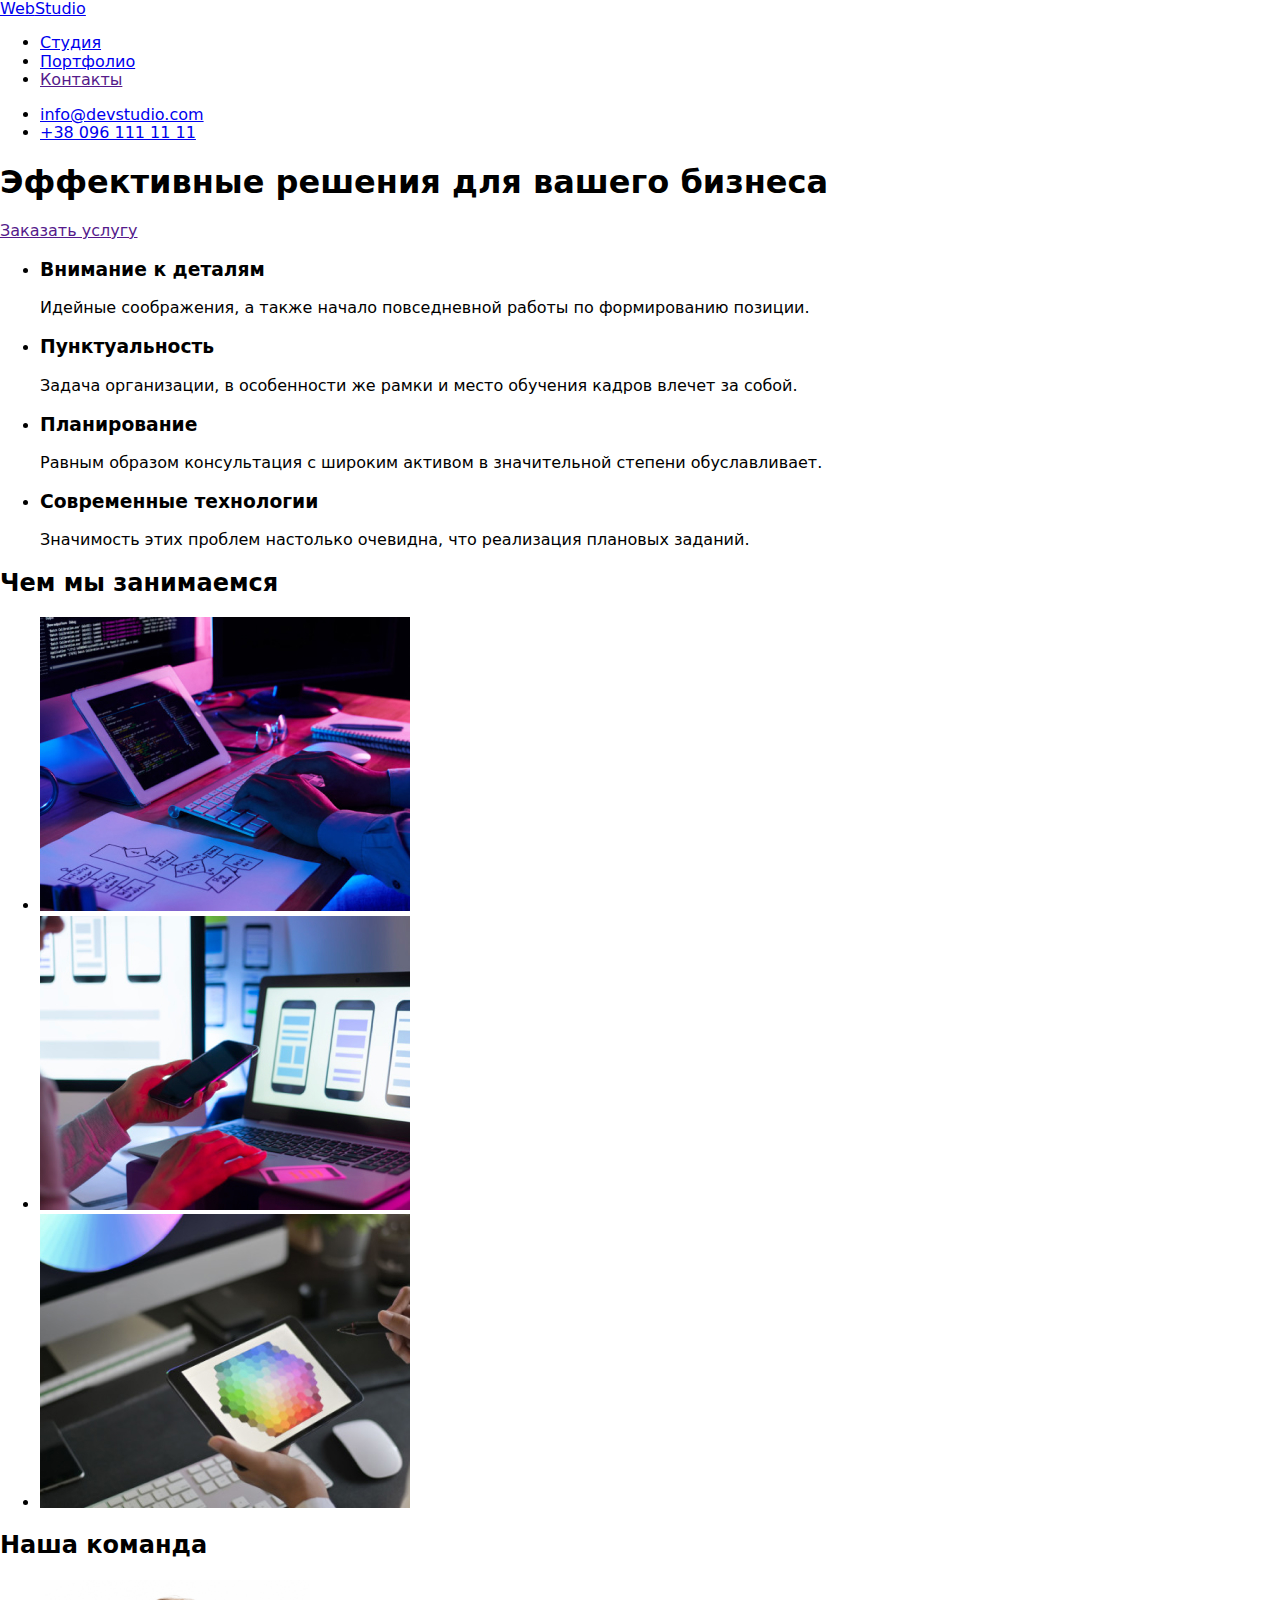
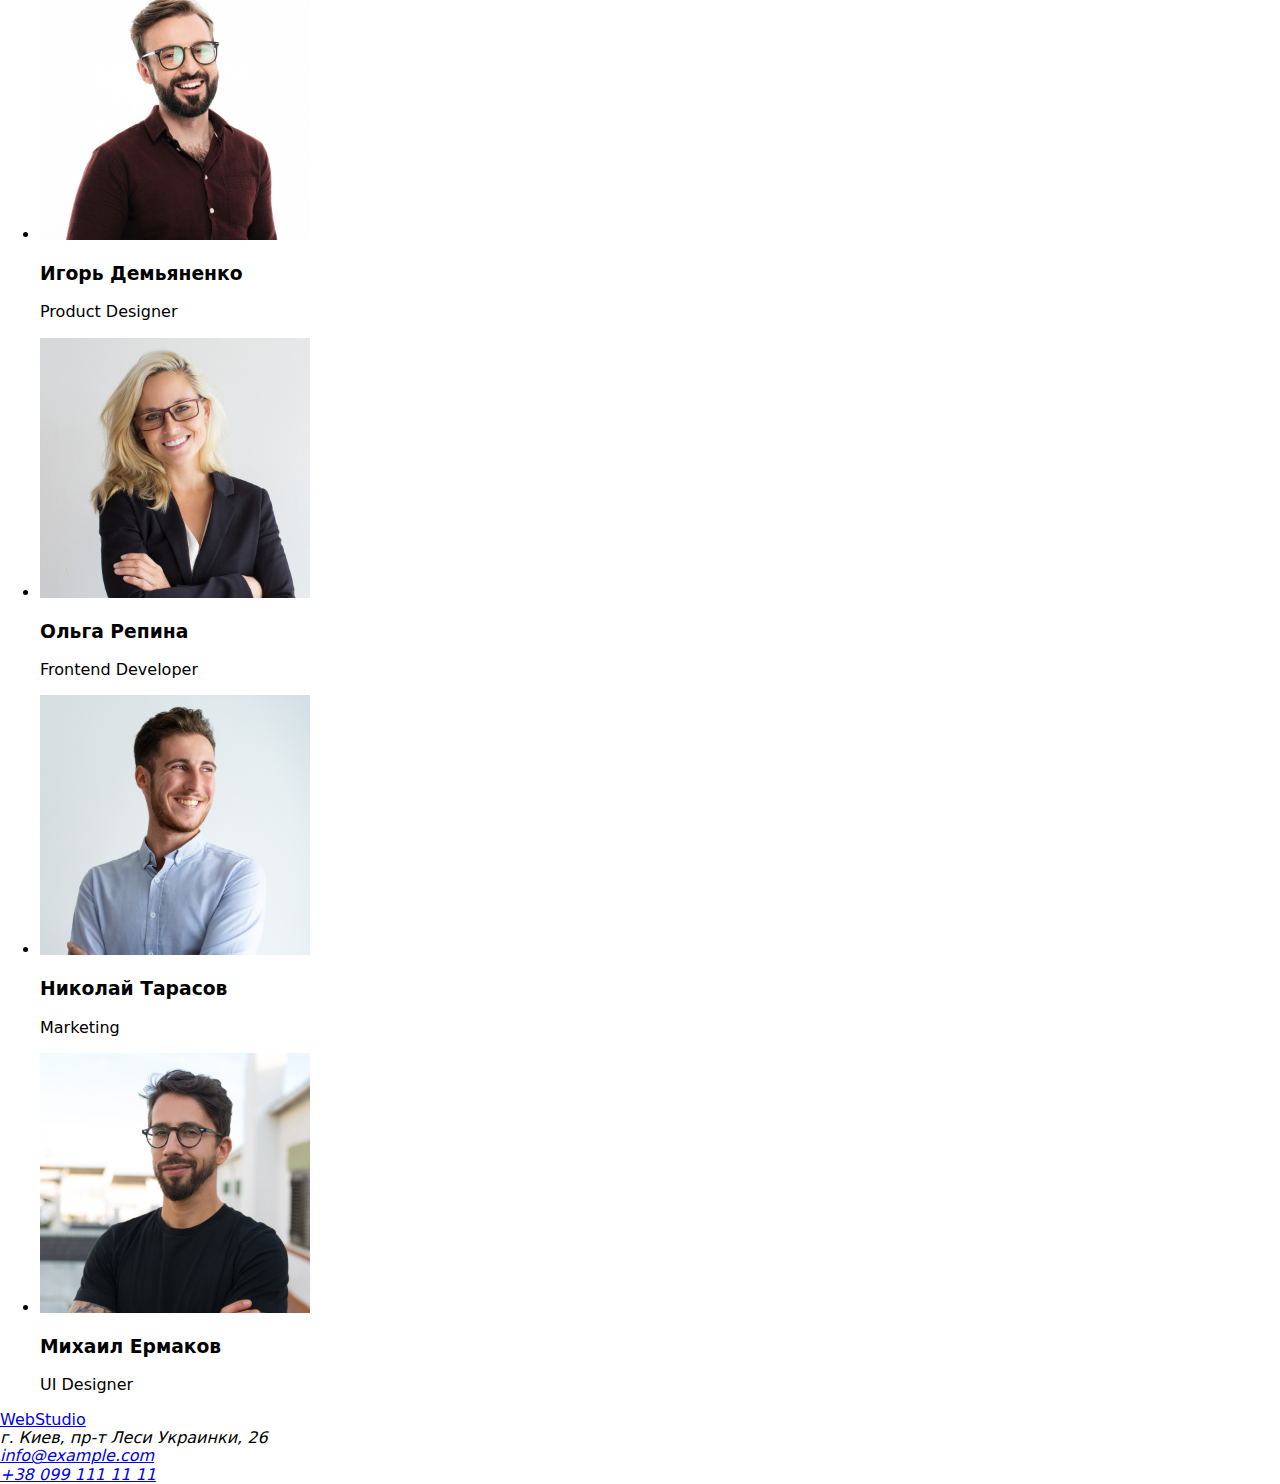
==== index.html @ 15cdb3bb "переносить все данные в новый репозиторий" ====
<!DOCTYPE html>
<html lang="ru">
  <head>
    <meta charset="UTF-8" />
    <meta name="viewport" content="width=device-width, initial-scale=1.0" />
    <title>Студия</title>
    <link
      href="https://fonts.googleapis.com/css2?family=Raleway:wght@700&family=Roboto:wght@400;500;700&display=swap"
      rel="stylesheet"
    />
    <link rel="stylesheet" href="./css/modern-normalize.css" />
    <link rel="stylesheet" href="./css/styles.css" />
  </head>

  <body>
    <!--Шапка страницы-->
    <header>
      <nav>
        <a href="./index.html" class="logo">
          <span class="blue">Web</span>Studio
        </a>

        <ul class="site-nav list">
          <li><a href="./index.html" class="link">Студия</a></li>
          <li><a href="./portfolio.html" class="link">Портфолио</a></li>
          <li><a href="" class="link">Контакты</a></li>
        </ul>
      </nav>

      <ul class="auht-nav list">
        <li>
          <a href="mailto:info@devstudio.com" class="link"
            >info@devstudio.com</a
          >
        </li>
        <li>
          <a href="tel:+38-096-111-11-11" class="link">+38 096 111 11 11</a>
        </li>
      </ul>
    </header>

    <main>
      <!--Для будущего оформления-->
      <div></div>

      <!--Герой-->
      <section class="herro">
        <h1 class="herro-title">Эффективные решения для вашего бизнеса</h1>
        <a href="" class="button link">Заказать услугу</a>
      </section>

      <section class="section">
        <!--<h2 class="section-title">Особенности</h2>-->

        <ul class="featyre list">
          <li>
            <h3 class="title">Внимание к деталям</h3>
            <p class="text">
              Идейные соображения, а также начало повседневной работы по
              формированию позиции.
            </p>
          </li>

          <li>
            <h3 class="title">Пунктуальность</h3>
            <p class="text">
              Задача организации, в особенности же рамки и место обучения кадров
              влечет за собой.
            </p>
          </li>

          <li>
            <h3 class="title">Планирование</h3>
            <p class="text">
              Равным образом консультация с широким активом в значительной
              степени обуславливает.
            </p>
          </li>

          <li>
            <h3 class="title">Современные технологии</h3>
            <p class="text">
              Значимость этих проблем настолько очевидна, что реализация
              плановых заданий.
            </p>
          </li>
        </ul>
      </section>

      <!--Чем занимается компания-->
      <section class="section">
        <h2 class="section-title">Чем мы занимаемся</h2>

        <ul class="list">
          <li>
            <a href="">
              <img
                src="./images/box1.jpg"
                alt="Разработчик пишет backend"
                width="370"
                height="294"
              />
            </a>
          </li>

          <li>
            <a href="">
              <img
                src="./images/box2.jpg"
                alt="Разработчик создает стилизацию"
                width="370"
                height="294"
              />
            </a>
          </li>

          <li>
            <a href="">
              <img
                src="./images/box3.jpg"
                alt="Выбор цвета на планшете"
                width="370"
                height="294"
              />
            </a>
          </li>
        </ul>
      </section>

      <!--Члены команды-->
      <section class="section">
        <h2 class="section-title">Наша команда</h2>

        <ul class="team list">
          <li>
            <img
              src="./images/img1.jpg"
              alt="Фотография Игоря Демьяненка"
              width="270"
              height="260"
            />
            <h3 class="name">Игорь Демьяненко</h3>
            <p class="position">Product Designer</p>
          </li>

          <li>
            <img
              src="./images/img2.jpg"
              alt="Фотография Ольги Репиной"
              width="270"
              height="260"
            />
            <h3 class="name">Ольга Репина</h3>
            <p class="position">Frontend Developer</p>
          </li>

          <li>
            <img
              src="./images/img3.jpg"
              alt="Фотография Николая Тарасова"
              width="270"
              height="260"
            />
            <h3 class="name">Николай Тарасов</h3>
            <p class="position">Marketing</p>
          </li>

          <li>
            <img
              src="./images/img4.jpg"
              alt="Фотография Михаила Ермакова"
              width="270"
              height="260"
            />
            <h3 class="name">Михаил Ермаков</h3>
            <p class="position">UI Designer</p>
          </li>
        </ul>
      </section>
    </main>

    <!--Подвал-->
    <footer class="contacts-container">
      <a href="./index.html" class="logo">
        <span class="blue">Web</span><span class="white">Studio</span>
      </a>
      <address>
        г. Киев, пр-т Леси Украинки, 26 <br />
        <a href="mailto:info@example.com" class="connection link"
          >info@example.com</a
        ><br />
        <a href="tel:+38-099-111-11-11" class="connection link"
          >+38 099 111 11 11</a
        ><br />
      </address>
    </footer>
  </body>
</html>
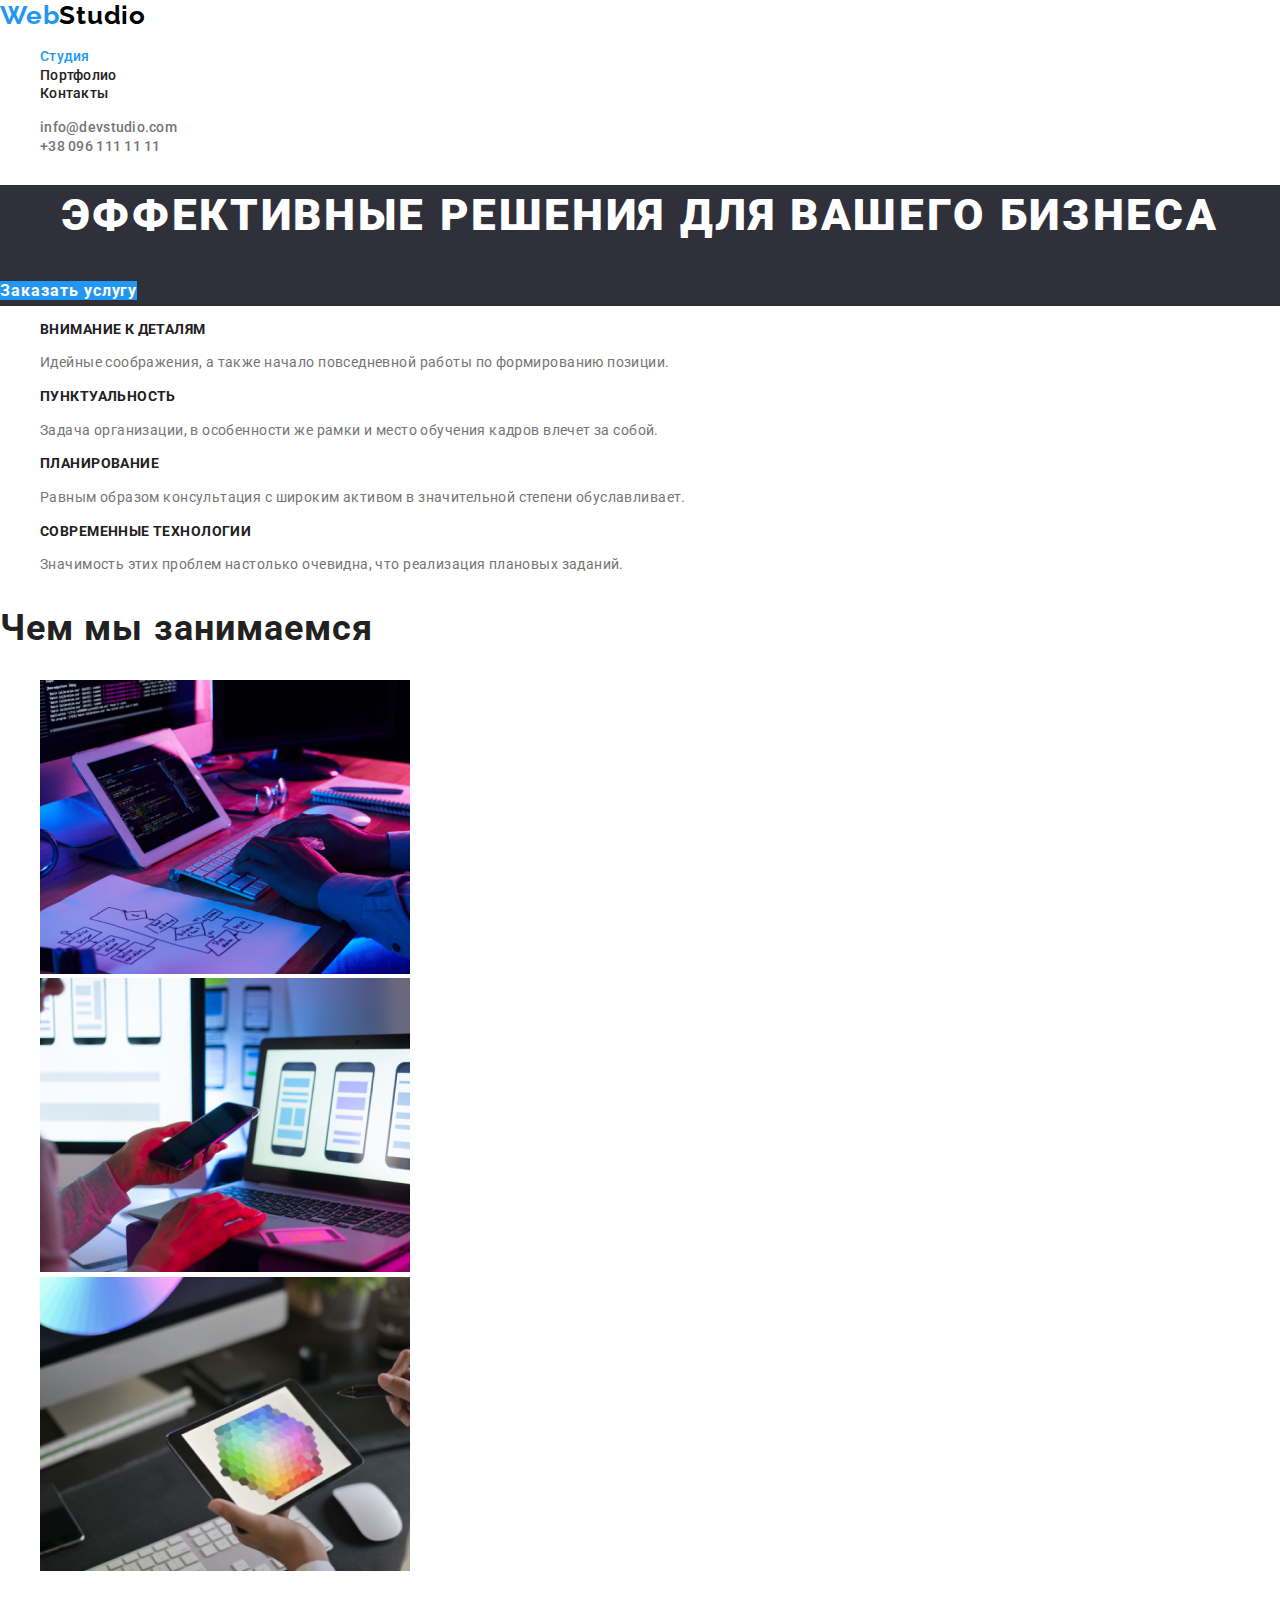
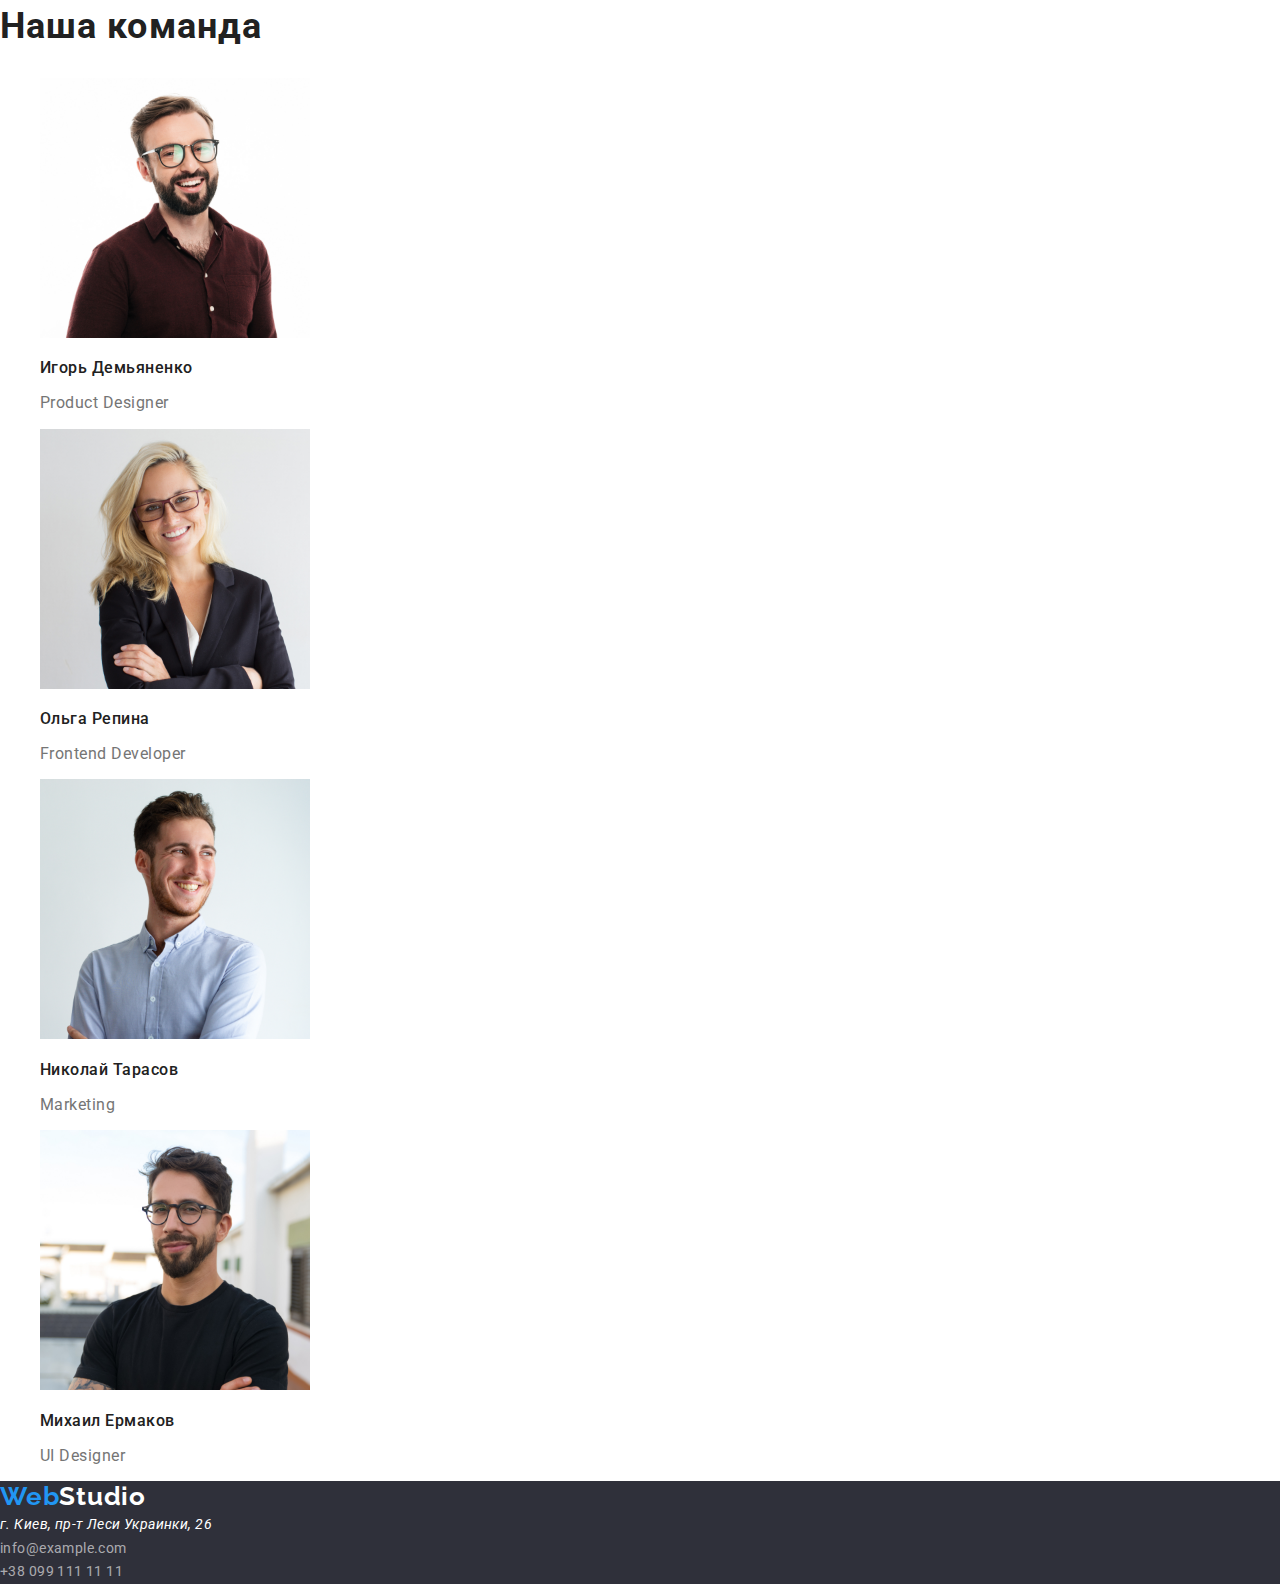
==== commit 4251bc8c: "добавляет портфолио и цвета" ====
--- a/index.html
+++ b/index.html
@@ -21,7 +21,7 @@
         </a>
 
         <ul class="site-nav list">
-          <li><a href="./index.html" class="link">Студия</a></li>
+          <li><a href="./index.html" class="link current">Студия</a></li>
           <li><a href="./portfolio.html" class="link">Портфолио</a></li>
           <li><a href="" class="link">Контакты</a></li>
         </ul>
--- a/css/styles.css
+++ b/css/styles.css
@@ -0,0 +1,193 @@
+/* Цвета текста */
+:root {
+  --blue: #2196f3;
+  --black-one: #000000;
+  --black-two: #212121;
+  --gray-one: #757575;
+  --gray-two: rgba(255, 255, 255, 0.6);
+  --white: #ffffff;
+  --herro-background: #2f303a;
+  --portfolio-button-background: #f5f4fa;
+}
+
+body {
+  font-family: 'Roboto', sans-serif;
+  background-color: var(--white);
+  color: var(--black-two);
+}
+
+/* logo */
+.logo {
+  font-family: 'Raleway', sans-serif;
+  font-weight: 700;
+  color: var(--black-one);
+  text-decoration: none;
+
+  font-size: 26px;
+  line-height: 1.2;
+  letter-spacing: 0.03em;
+}
+
+.logo .blue {
+  color: var(--blue);
+}
+
+.logo .white {
+  color: var(--white);
+}
+
+.list {
+  list-style: none;
+}
+
+.link {
+  text-decoration: none;
+}
+
+/* site-nav */
+.site-nav .link {
+  font-weight: 500;
+  color: var(--black-two);
+  font-size: 14px;
+  line-height: 1.1;
+  letter-spacing: 0.02em;
+}
+
+.site-nav .link.current {
+  color: var(--blue);
+}
+
+.site-nav .link:hover,
+.site-nav .link:focus {
+  color: var(--blue);
+}
+
+/* auht-nav */
+.auht-nav .link {
+  font-weight: 500;
+  color: var(--gray-one);
+  font-size: 14px;
+  line-height: 1.1;
+  letter-spacing: 0.02em;
+}
+
+.auht-nav .link:hover,
+.auht-nav .link:focus {
+  color: var(--blue);
+}
+
+/* herro */
+
+.herro {
+  background-color: var(--herro-background);
+}
+
+.herro-title {
+  font-weight: 900;
+  color: var(--white);
+  text-transform: uppercase;
+  font-size: 44px;
+  line-height: 1.4;
+  letter-spacing: 0.06em;
+  text-align: center;
+}
+
+/* button */
+.button {
+  font-weight: 700;
+  background-color: var(--blue);
+  color: var(--white);
+  font-size: 16px;
+  line-height: 1.9;
+  letter-spacing: 0.06em;
+}
+
+/* section */
+.section-title {
+  font-weight: 700;
+  font-size: 36px;
+  line-height: 1.2;
+  letter-spacing: 0.03em;
+}
+
+/* featyre */
+.featyre .title {
+  font-weight: 700;
+  text-transform: uppercase;
+  font-size: 14px;
+  line-height: 1.1;
+  letter-spacing: 0.03em;
+}
+
+.featyre .text {
+  font-weight: 400;
+  color: var(--gray-one);
+  font-size: 14px;
+  line-height: 1.7;
+  letter-spacing: 0.03em;
+}
+
+/* team */
+.team .name {
+  font-weight: 500;
+  font-size: 16px;
+  line-height: 1.2;
+  letter-spacing: 0.03em;
+}
+
+.team .position {
+  font-weight: 400;
+  color: var(--gray-one);
+  font-size: 16px;
+  line-height: 1.2;
+  letter-spacing: 0.03em;
+}
+/* address */
+.contacts-container {
+  background-color: var(--herro-background);
+  color: var(--white);
+  font-weight: 400;
+  font-size: 14px;
+  line-height: 1.7;
+  letter-spacing: 0.03em;
+  font-style: normal;
+}
+
+.contacts-container .connection {
+  font-weight: 400;
+  color: var(--gray-two);
+  font-size: 14px;
+  line-height: 1.7;
+  letter-spacing: 0.03em;
+  font-style: normal;
+}
+
+/*portfolio.html*/
+.portfolio .button {
+  font-weight: 500;
+  background-color: var(--portfolio-button-background);
+  color: var(--black-two);
+  font-size: 16px;
+  line-height: 1.6;
+  letter-spacing: 0.03em;
+}
+.portfolio .button:hover,
+.portfolio .button:focus {
+  background-color: var(--blue);
+  color: var(--white);
+}
+
+.portfolio-title {
+  font-weight: 700;
+  font-size: 18px;
+  line-height: 2;
+  letter-spacing: 0.06em;
+}
+
+.portfolio-text {
+  color: var(--gray-one);
+  font-weight: 400;
+  font-size: 16px;
+  line-height: 1.9;
+  letter-spacing: 0.03em;
+}
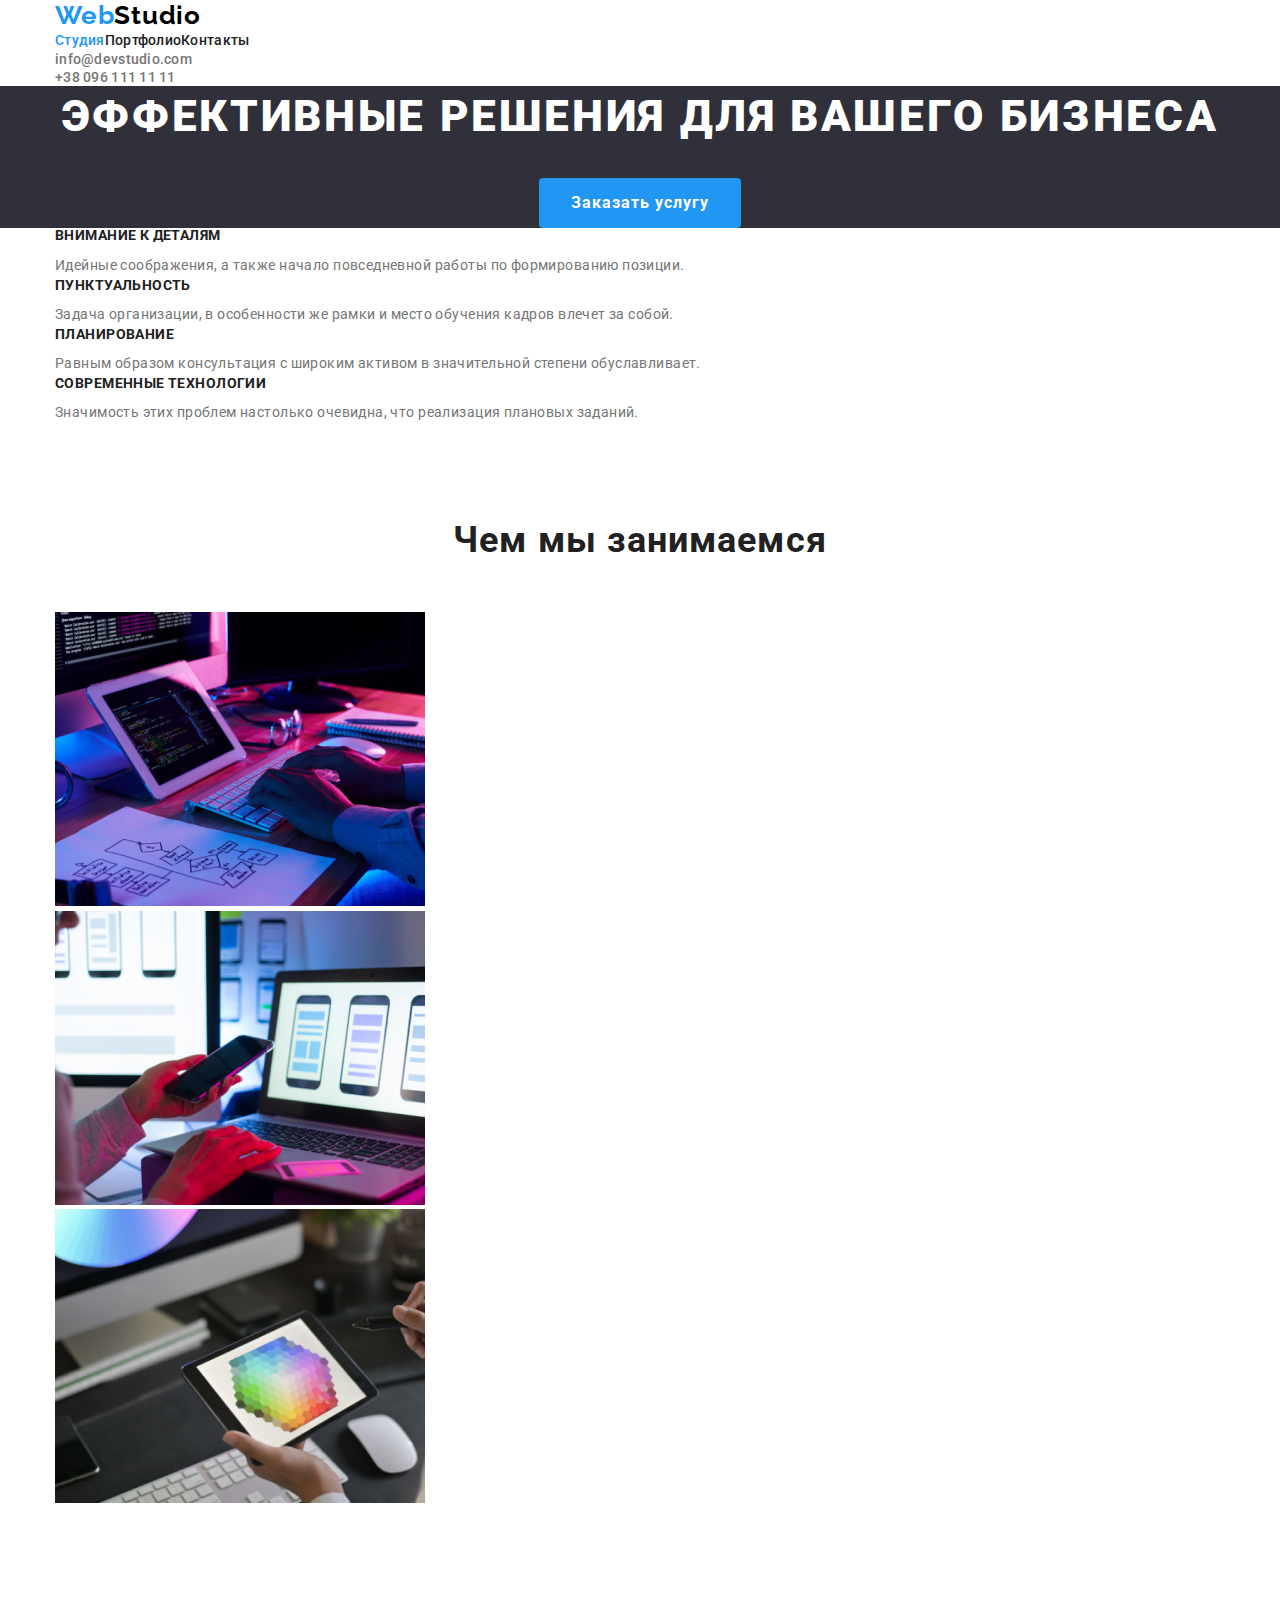
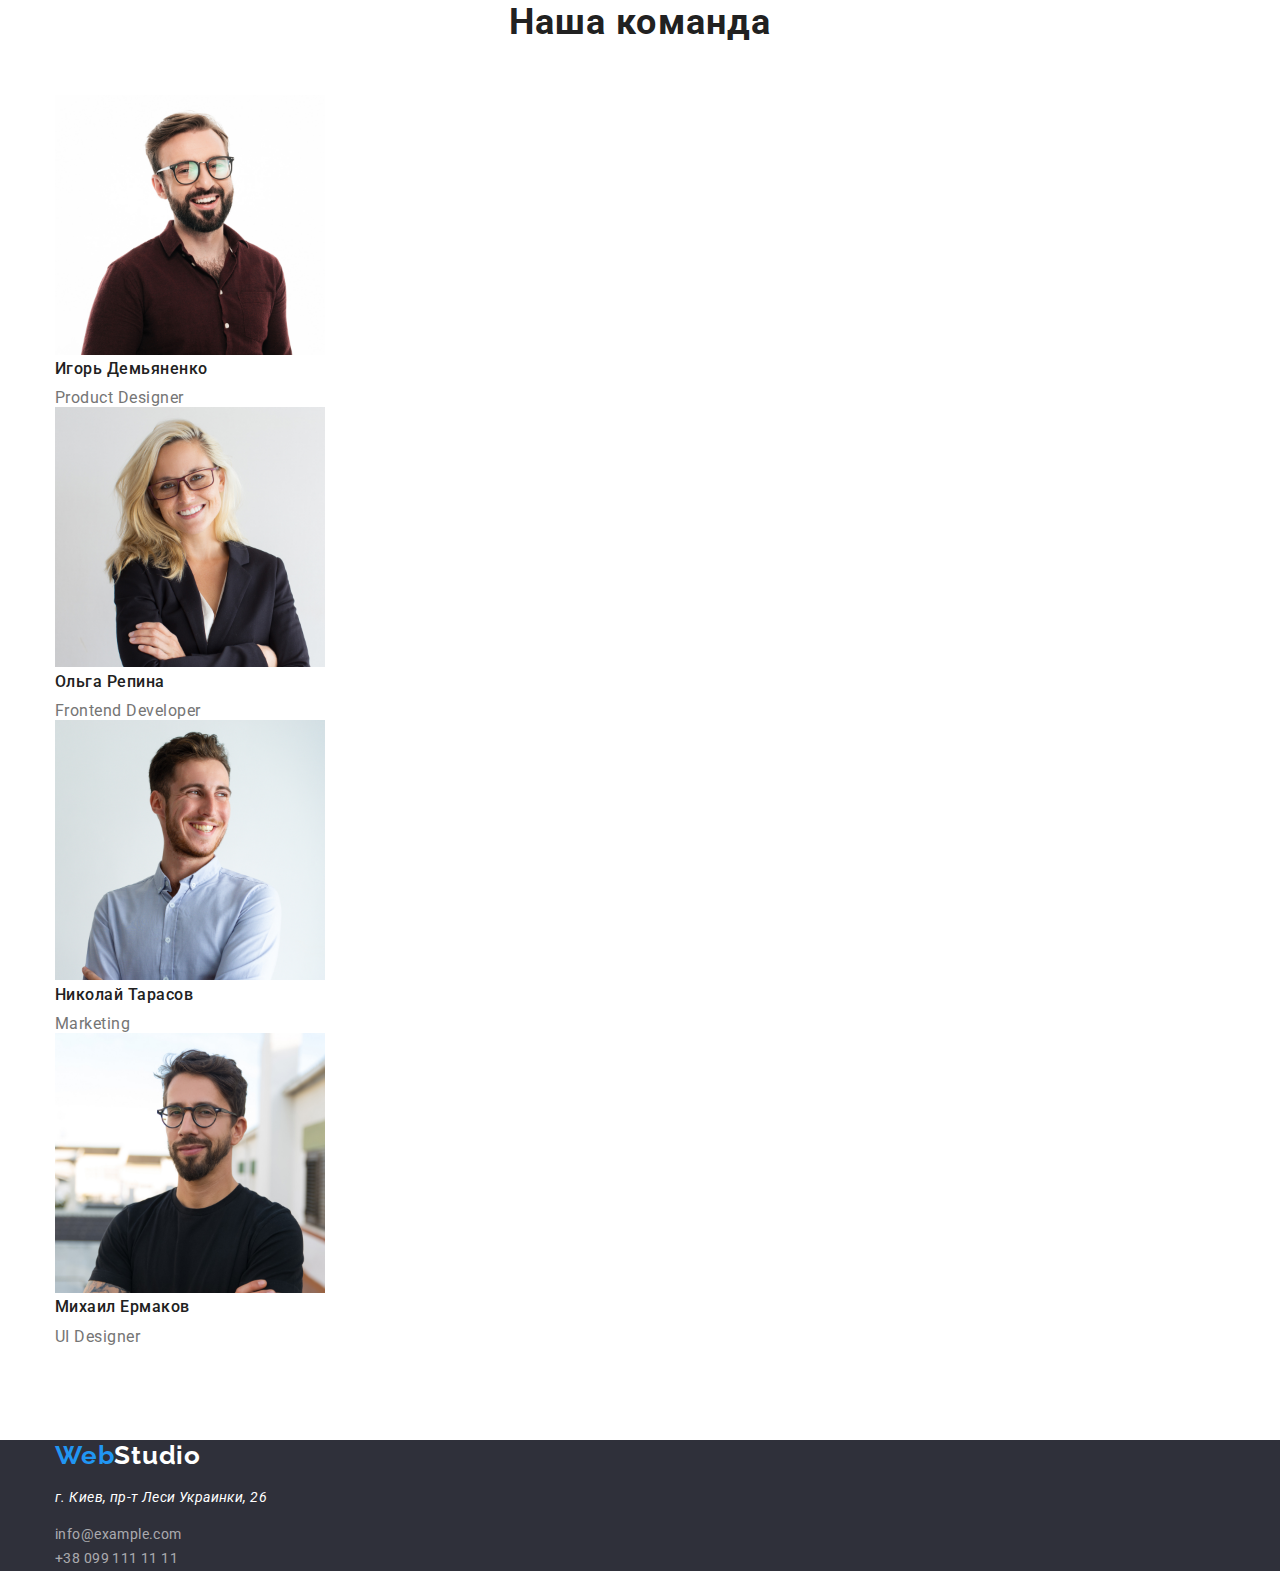
==== commit 908c5bc3: "задает контейнет и чистит лишние горизонтальные отступы в студии" ====
--- a/index.html
+++ b/index.html
@@ -15,184 +15,192 @@
   <body>
     <!--Шапка страницы-->
     <header>
-      <nav>
-        <a href="./index.html" class="logo">
-          <span class="blue">Web</span>Studio
-        </a>
-
-        <ul class="site-nav list">
-          <li><a href="./index.html" class="link current">Студия</a></li>
-          <li><a href="./portfolio.html" class="link">Портфолио</a></li>
-          <li><a href="" class="link">Контакты</a></li>
+      <div class="container">
+        <nav>
+          <a href="./index.html" class="logo">
+            <span class="blue">Web</span>Studio
+          </a>
+
+          <ul class="site-nav list">
+            <li><a href="./index.html" class="link current">Студия</a></li>
+            <li><a href="./portfolio.html" class="link">Портфолио</a></li>
+            <li><a href="" class="link">Контакты</a></li>
+          </ul>
+        </nav>
+
+        <ul class="auht-nav list">
+          <li>
+            <a href="mailto:info@devstudio.com" class="link"
+              >info@devstudio.com</a
+            >
+          </li>
+          <li>
+            <a href="tel:+38-096-111-11-11" class="link">+38 096 111 11 11</a>
+          </li>
         </ul>
-      </nav>
-
-      <ul class="auht-nav list">
-        <li>
-          <a href="mailto:info@devstudio.com" class="link"
-            >info@devstudio.com</a
-          >
-        </li>
-        <li>
-          <a href="tel:+38-096-111-11-11" class="link">+38 096 111 11 11</a>
-        </li>
-      </ul>
+      </div>
     </header>
 
     <main>
-      <!--Для будущего оформления-->
-      <div></div>
-
       <!--Герой-->
       <section class="herro">
-        <h1 class="herro-title">Эффективные решения для вашего бизнеса</h1>
-        <a href="" class="button link">Заказать услугу</a>
+        <div class="container">
+          <h1 class="herro-title">Эффективные решения для вашего бизнеса</h1>
+          <a href="" class="button link">Заказать услугу</a>
+        </div>
       </section>
 
       <section class="section">
         <!--<h2 class="section-title">Особенности</h2>-->
-
-        <ul class="featyre list">
-          <li>
-            <h3 class="title">Внимание к деталям</h3>
-            <p class="text">
-              Идейные соображения, а также начало повседневной работы по
-              формированию позиции.
-            </p>
-          </li>
-
-          <li>
-            <h3 class="title">Пунктуальность</h3>
-            <p class="text">
-              Задача организации, в особенности же рамки и место обучения кадров
-              влечет за собой.
-            </p>
-          </li>
-
-          <li>
-            <h3 class="title">Планирование</h3>
-            <p class="text">
-              Равным образом консультация с широким активом в значительной
-              степени обуславливает.
-            </p>
-          </li>
-
-          <li>
-            <h3 class="title">Современные технологии</h3>
-            <p class="text">
-              Значимость этих проблем настолько очевидна, что реализация
-              плановых заданий.
-            </p>
-          </li>
-        </ul>
+        <div class="container">
+          <ul class="featyre list">
+            <li>
+              <h3 class="title">Внимание к деталям</h3>
+              <p class="text">
+                Идейные соображения, а также начало повседневной работы по
+                формированию позиции.
+              </p>
+            </li>
+
+            <li>
+              <h3 class="title">Пунктуальность</h3>
+              <p class="text">
+                Задача организации, в особенности же рамки и место обучения
+                кадров влечет за собой.
+              </p>
+            </li>
+
+            <li>
+              <h3 class="title">Планирование</h3>
+              <p class="text">
+                Равным образом консультация с широким активом в значительной
+                степени обуславливает.
+              </p>
+            </li>
+
+            <li>
+              <h3 class="title">Современные технологии</h3>
+              <p class="text">
+                Значимость этих проблем настолько очевидна, что реализация
+                плановых заданий.
+              </p>
+            </li>
+          </ul>
+        </div>
       </section>
 
       <!--Чем занимается компания-->
       <section class="section">
-        <h2 class="section-title">Чем мы занимаемся</h2>
-
-        <ul class="list">
-          <li>
-            <a href="">
-              <img
-                src="./images/box1.jpg"
-                alt="Разработчик пишет backend"
-                width="370"
-                height="294"
-              />
-            </a>
-          </li>
-
-          <li>
-            <a href="">
-              <img
-                src="./images/box2.jpg"
-                alt="Разработчик создает стилизацию"
-                width="370"
-                height="294"
-              />
-            </a>
-          </li>
-
-          <li>
-            <a href="">
-              <img
-                src="./images/box3.jpg"
-                alt="Выбор цвета на планшете"
-                width="370"
-                height="294"
-              />
-            </a>
-          </li>
-        </ul>
+        <div class="container">
+          <h2 class="section-title centered">Чем мы занимаемся</h2>
+
+          <ul class="list">
+            <li>
+              <a href="">
+                <img
+                  src="./images/box1.jpg"
+                  alt="Разработчик пишет backend"
+                  width="370"
+                  height="294"
+                />
+              </a>
+            </li>
+
+            <li>
+              <a href="">
+                <img
+                  src="./images/box2.jpg"
+                  alt="Разработчик создает стилизацию"
+                  width="370"
+                  height="294"
+                />
+              </a>
+            </li>
+
+            <li>
+              <a href="">
+                <img
+                  src="./images/box3.jpg"
+                  alt="Выбор цвета на планшете"
+                  width="370"
+                  height="294"
+                />
+              </a>
+            </li>
+          </ul>
+        </div>
       </section>
 
       <!--Члены команды-->
       <section class="section">
-        <h2 class="section-title">Наша команда</h2>
-
-        <ul class="team list">
-          <li>
-            <img
-              src="./images/img1.jpg"
-              alt="Фотография Игоря Демьяненка"
-              width="270"
-              height="260"
-            />
-            <h3 class="name">Игорь Демьяненко</h3>
-            <p class="position">Product Designer</p>
-          </li>
-
-          <li>
-            <img
-              src="./images/img2.jpg"
-              alt="Фотография Ольги Репиной"
-              width="270"
-              height="260"
-            />
-            <h3 class="name">Ольга Репина</h3>
-            <p class="position">Frontend Developer</p>
-          </li>
-
-          <li>
-            <img
-              src="./images/img3.jpg"
-              alt="Фотография Николая Тарасова"
-              width="270"
-              height="260"
-            />
-            <h3 class="name">Николай Тарасов</h3>
-            <p class="position">Marketing</p>
-          </li>
-
-          <li>
-            <img
-              src="./images/img4.jpg"
-              alt="Фотография Михаила Ермакова"
-              width="270"
-              height="260"
-            />
-            <h3 class="name">Михаил Ермаков</h3>
-            <p class="position">UI Designer</p>
-          </li>
-        </ul>
+        <div class="container">
+          <h2 class="section-title centered">Наша команда</h2>
+
+          <ul class="team list">
+            <li>
+              <img
+                src="./images/img1.jpg"
+                alt="Фотография Игоря Демьяненка"
+                width="270"
+                height="260"
+              />
+              <h3 class="name">Игорь Демьяненко</h3>
+              <p class="position">Product Designer</p>
+            </li>
+
+            <li>
+              <img
+                src="./images/img2.jpg"
+                alt="Фотография Ольги Репиной"
+                width="270"
+                height="260"
+              />
+              <h3 class="name">Ольга Репина</h3>
+              <p class="position">Frontend Developer</p>
+            </li>
+
+            <li>
+              <img
+                src="./images/img3.jpg"
+                alt="Фотография Николая Тарасова"
+                width="270"
+                height="260"
+              />
+              <h3 class="name">Николай Тарасов</h3>
+              <p class="position">Marketing</p>
+            </li>
+
+            <li>
+              <img
+                src="./images/img4.jpg"
+                alt="Фотография Михаила Ермакова"
+                width="270"
+                height="260"
+              />
+              <h3 class="name">Михаил Ермаков</h3>
+              <p class="position">UI Designer</p>
+            </li>
+          </ul>
+        </div>
       </section>
     </main>
 
     <!--Подвал-->
     <footer class="contacts-container">
-      <a href="./index.html" class="logo">
-        <span class="blue">Web</span><span class="white">Studio</span>
-      </a>
-      <address>
-        г. Киев, пр-т Леси Украинки, 26 <br />
-        <a href="mailto:info@example.com" class="connection link"
-          >info@example.com</a
-        ><br />
-        <a href="tel:+38-099-111-11-11" class="connection link"
-          >+38 099 111 11 11</a
-        ><br />
-      </address>
+      <div class="container">
+        <a href="./index.html" class="logo">
+          <span class="blue">Web</span><span class="white">Studio</span>
+        </a>
+        <address>
+          <p>г. Киев, пр-т Леси Украинки, 26</p>
+          <a href="mailto:info@example.com" class="connection link"
+            >info@example.com</a
+          ><br />
+          <a href="tel:+38-099-111-11-11" class="connection link"
+            >+38 099 111 11 11</a
+          ><br />
+        </address>
+      </div>
     </footer>
   </body>
 </html>
--- a/css/styles.css
+++ b/css/styles.css
@@ -1,3 +1,12 @@
+html {
+  box-sizing: border-box;
+}
+*/ *,
+*::before,
+*::after {
+  box-sizing: inherit;
+}
+
 /* Цвета текста */
 :root {
   --blue: #2196f3;
@@ -16,6 +25,14 @@
   color: var(--black-two);
 }
 
+.container {
+  width: 1170px;
+  padding-left: 15px;
+  padding-right: 15px;
+  margin-left: auto;
+  margin-right: auto;
+}
+
 /* logo */
 .logo {
   font-family: 'Raleway', sans-serif;
@@ -37,6 +54,8 @@
 }
 
 .list {
+  padding: 0;
+  margin: 0;
   list-style: none;
 }
 
@@ -45,6 +64,10 @@
 }
 
 /* site-nav */
+.site-nav {
+  display: flex;
+}
+
 .site-nav .link {
   font-weight: 500;
   color: var(--black-two);
@@ -79,21 +102,29 @@
 /* herro */
 
 .herro {
+  text-align: center;
   background-color: var(--herro-background);
 }
 
 .herro-title {
+  margin-top: 0;
+  margin-bottom: 30px;
+
   font-weight: 900;
   color: var(--white);
   text-transform: uppercase;
   font-size: 44px;
   line-height: 1.4;
   letter-spacing: 0.06em;
-  text-align: center;
 }
 
 /* button */
 .button {
+  display: inline-block;
+  min-width: 136px;
+  padding: 10px 32px;
+  border-radius: 4px;
+
   font-weight: 700;
   background-color: var(--blue);
   color: var(--white);
@@ -103,6 +134,16 @@
 }
 
 /* section */
+.section {
+  padding-top: 0;
+  padding-bottom: 94px;
+}
+.section-title.centered {
+  margin-top: 0;
+  margin-bottom: 50px;
+  text-align: center;
+}
+
 .section-title {
   font-weight: 700;
   font-size: 36px;
@@ -112,6 +153,8 @@
 
 /* featyre */
 .featyre .title {
+  margin-top: 0;
+  margin-bottom: 10px;
   font-weight: 700;
   text-transform: uppercase;
   font-size: 14px;
@@ -120,6 +163,8 @@
 }
 
 .featyre .text {
+  margin-top: 0;
+  margin-bottom: 0;
   font-weight: 400;
   color: var(--gray-one);
   font-size: 14px;
@@ -129,6 +174,8 @@
 
 /* team */
 .team .name {
+  margin-top: 0;
+  margin-bottom: 10px;
   font-weight: 500;
   font-size: 16px;
   line-height: 1.2;
@@ -136,6 +183,8 @@
 }
 
 .team .position {
+  margin-top: 0;
+  margin-bottom: 0;
   font-weight: 400;
   color: var(--gray-one);
   font-size: 16px;
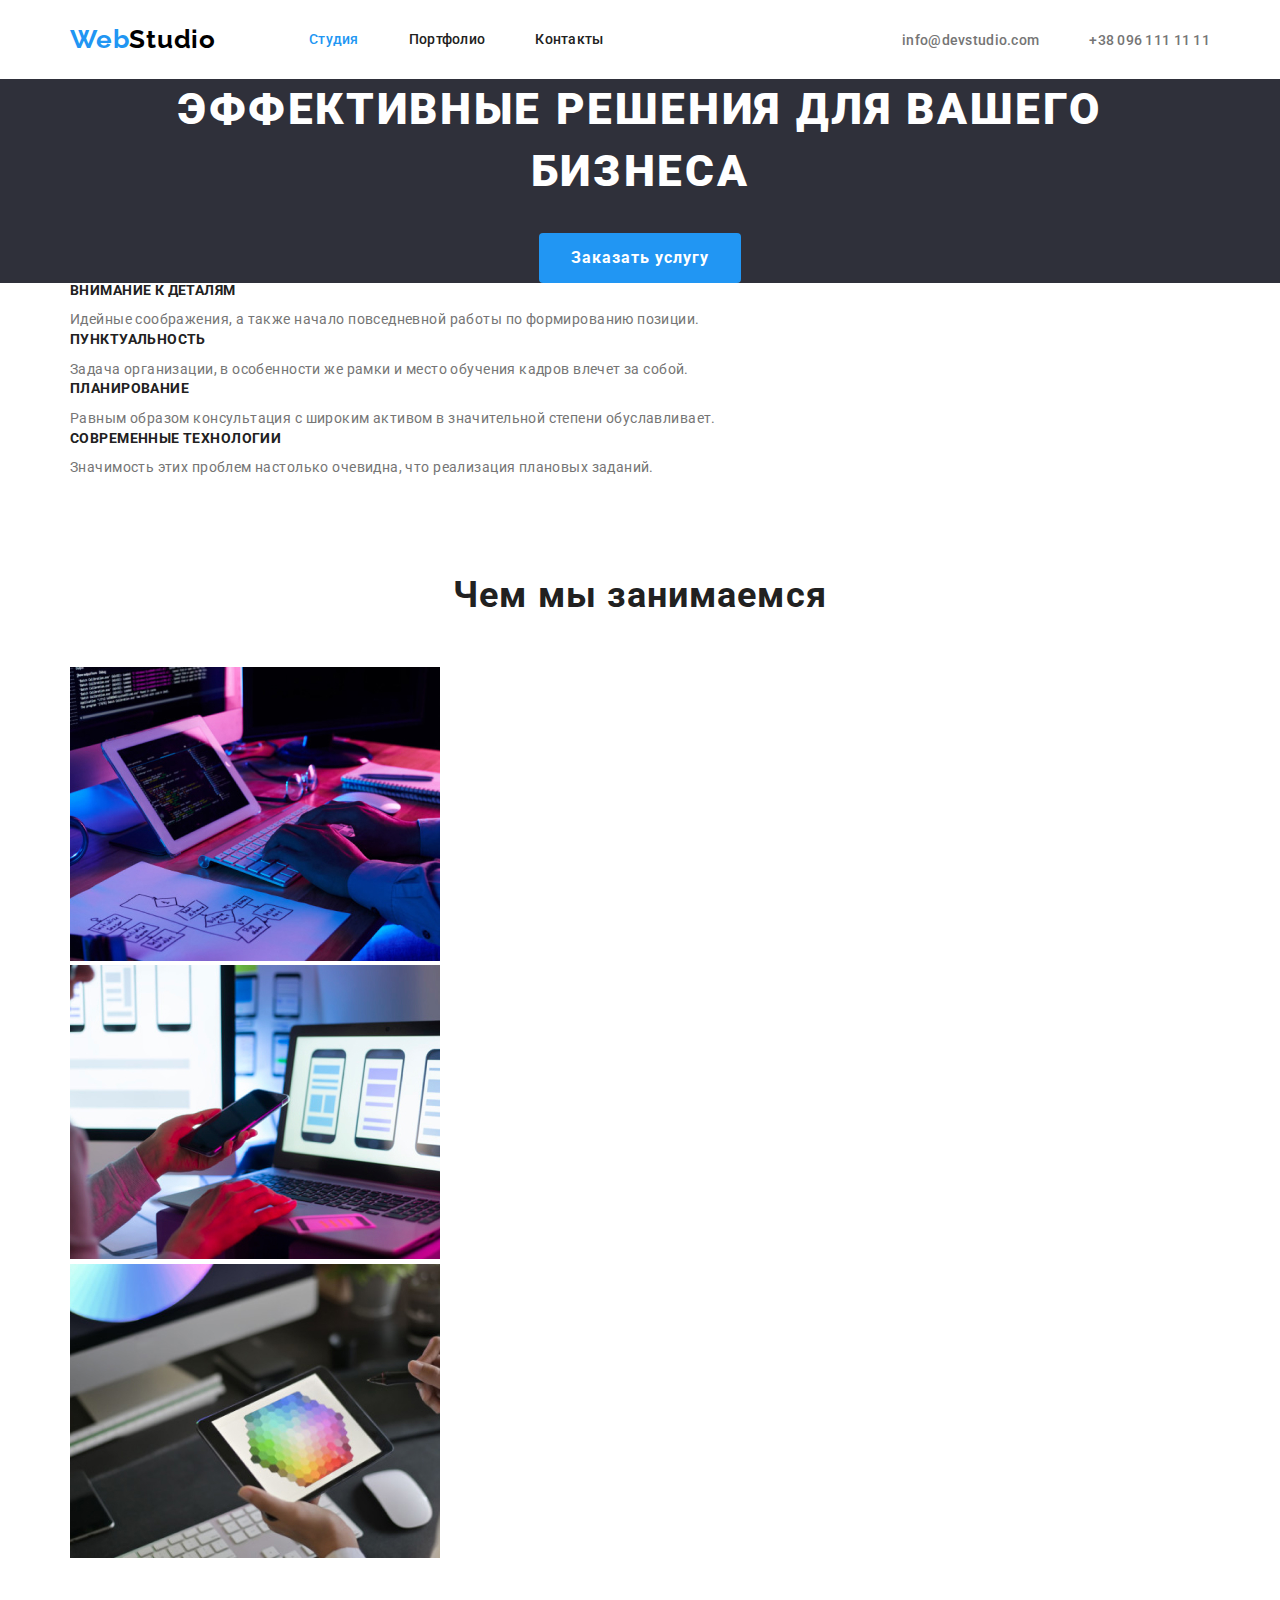
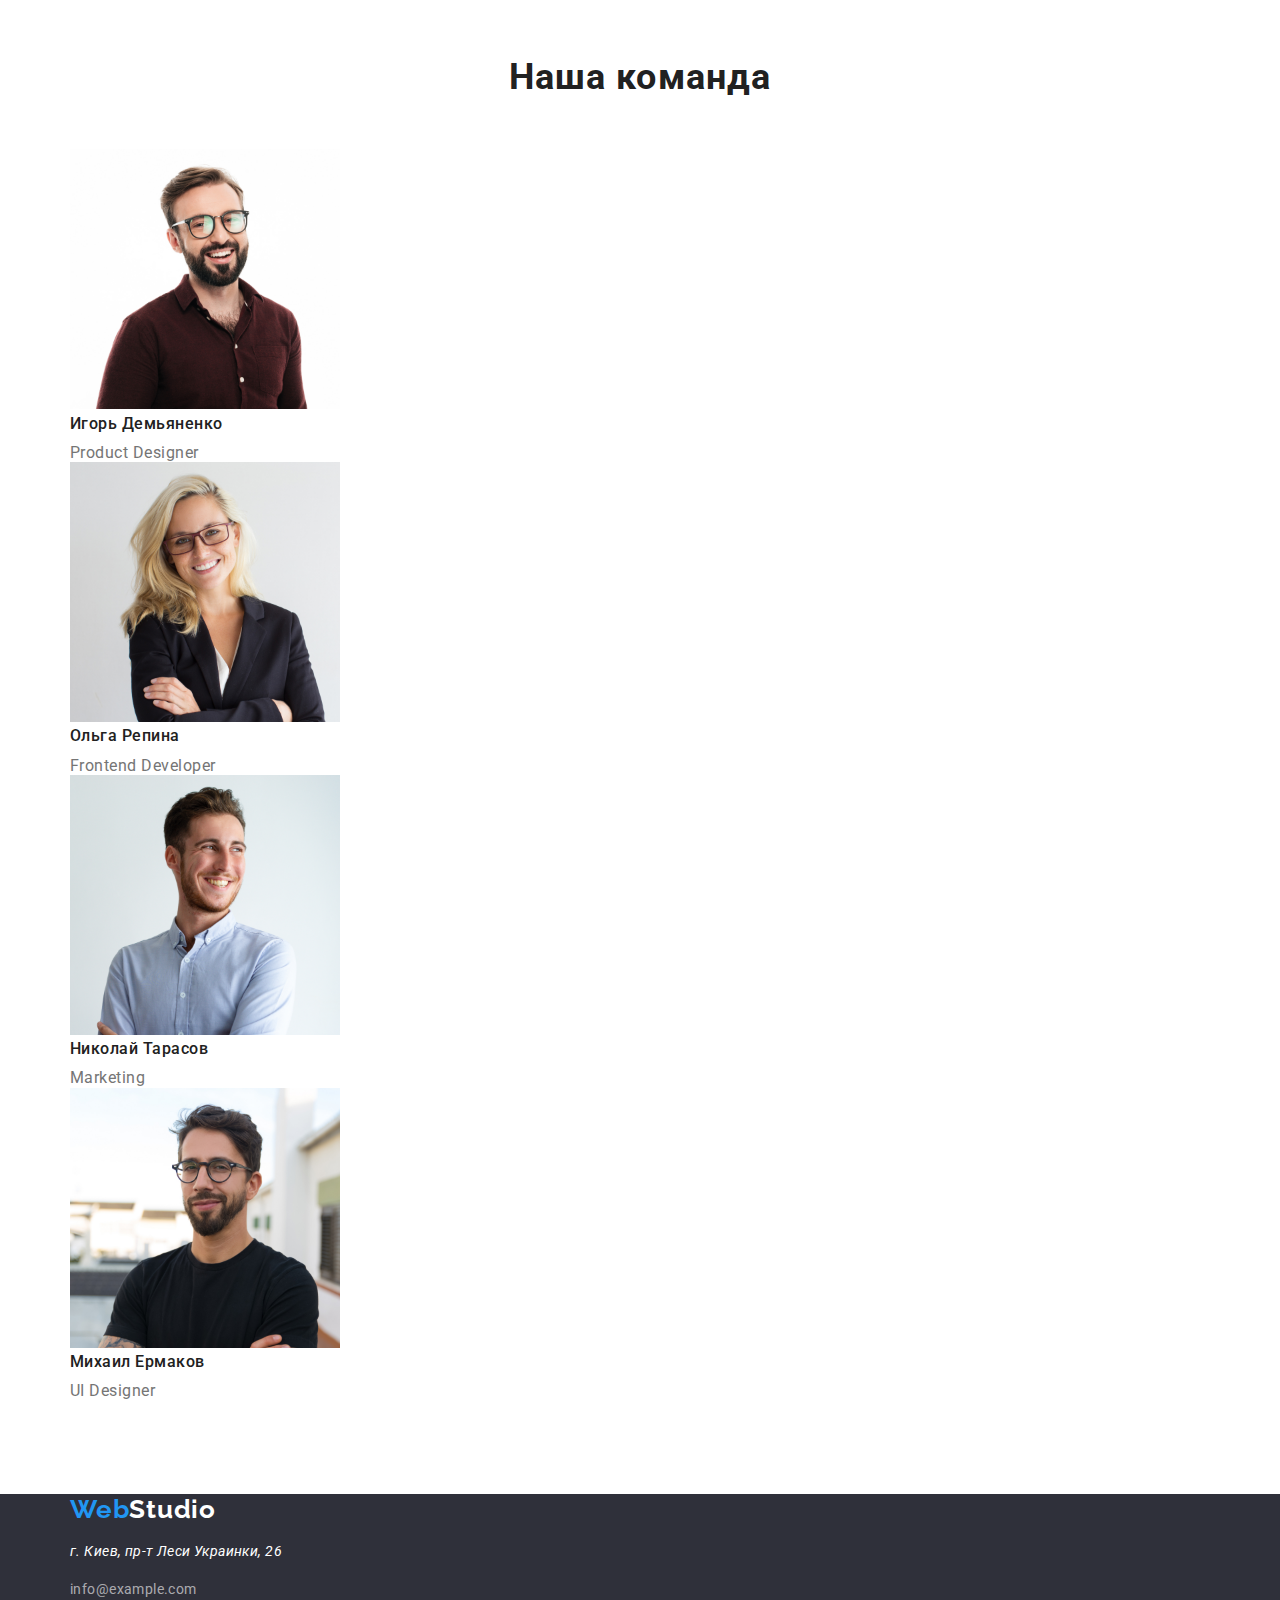
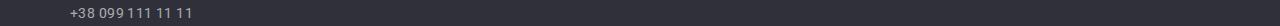
==== commit 78a65541: "делает горизонтальную стилизацию хедера главной страницы" ====
--- a/index.html
+++ b/index.html
@@ -15,30 +15,32 @@
   <body>
     <!--Шапка страницы-->
     <header>
-      <div class="container">
-        <nav>
-          <a href="./index.html" class="logo">
-            <span class="blue">Web</span>Studio
-          </a>
-
-          <ul class="site-nav list">
-            <li><a href="./index.html" class="link current">Студия</a></li>
-            <li><a href="./portfolio.html" class="link">Портфолио</a></li>
-            <li><a href="" class="link">Контакты</a></li>
-          </ul>
-        </nav>
+      <nav class="container main-nav">
+        <a href="./index.html" class="logo">
+          <span class="blue">Web</span>Studio
+        </a>
+
+        <ul class="site-nav list">
+          <li class="item">
+            <a href="./index.html" class="link current">Студия</a>
+          </li>
+          <li class="item">
+            <a href="./portfolio.html" class="link">Портфолио</a>
+          </li>
+          <li class="item"><a href="" class="link">Контакты</a></li>
+        </ul>
 
         <ul class="auht-nav list">
-          <li>
+          <li class="item">
             <a href="mailto:info@devstudio.com" class="link"
               >info@devstudio.com</a
             >
           </li>
-          <li>
+          <li class="item">
             <a href="tel:+38-096-111-11-11" class="link">+38 096 111 11 11</a>
           </li>
         </ul>
-      </div>
+      </nav>
     </header>
 
     <main>
--- a/css/styles.css
+++ b/css/styles.css
@@ -35,6 +35,7 @@
 
 /* logo */
 .logo {
+  margin-right: 93px;
   font-family: 'Raleway', sans-serif;
   font-weight: 700;
   color: var(--black-one);
@@ -64,16 +65,33 @@
 }
 
 /* site-nav */
+.main-nav {
+  align-items: center;
+  display: flex;
+  /* justify-content: space-around; */
+}
+
 .site-nav {
   display: flex;
 }
+/* .site-nav .item {
+  outline: 1px solid red;
+} */
+
+.site-nav .item:not(:last-child) {
+  margin-right: 50px;
+}
 
 .site-nav .link {
-  font-weight: 500;
+  display: block;
+  font-weight: 500;
+
   color: var(--black-two);
   font-size: 14px;
   line-height: 1.1;
   letter-spacing: 0.02em;
+  padding-top: 32px;
+  padding-bottom: 32px;
 }
 
 .site-nav .link.current {
@@ -86,6 +104,15 @@
 }
 
 /* auht-nav */
+.auht-nav {
+  display: flex;
+  margin-left: auto;
+}
+
+.auht-nav .item:not(:last-child) {
+  margin-right: 50px;
+}
+
 .auht-nav .link {
   font-weight: 500;
   color: var(--gray-one);
@@ -165,6 +192,7 @@
 .featyre .text {
   margin-top: 0;
   margin-bottom: 0;
+
   font-weight: 400;
   color: var(--gray-one);
   font-size: 14px;
@@ -176,6 +204,7 @@
 .team .name {
   margin-top: 0;
   margin-bottom: 10px;
+
   font-weight: 500;
   font-size: 16px;
   line-height: 1.2;
@@ -185,6 +214,7 @@
 .team .position {
   margin-top: 0;
   margin-bottom: 0;
+
   font-weight: 400;
   color: var(--gray-one);
   font-size: 16px;
@@ -227,6 +257,9 @@
 }
 
 .portfolio-title {
+  margin-top: 0;
+  margin-bottom: 4px;
+
   font-weight: 700;
   font-size: 18px;
   line-height: 2;
@@ -234,6 +267,9 @@
 }
 
 .portfolio-text {
+  margin-top: 0;
+  margin-bottom: 0;
+
   color: var(--gray-one);
   font-weight: 400;
   font-size: 16px;
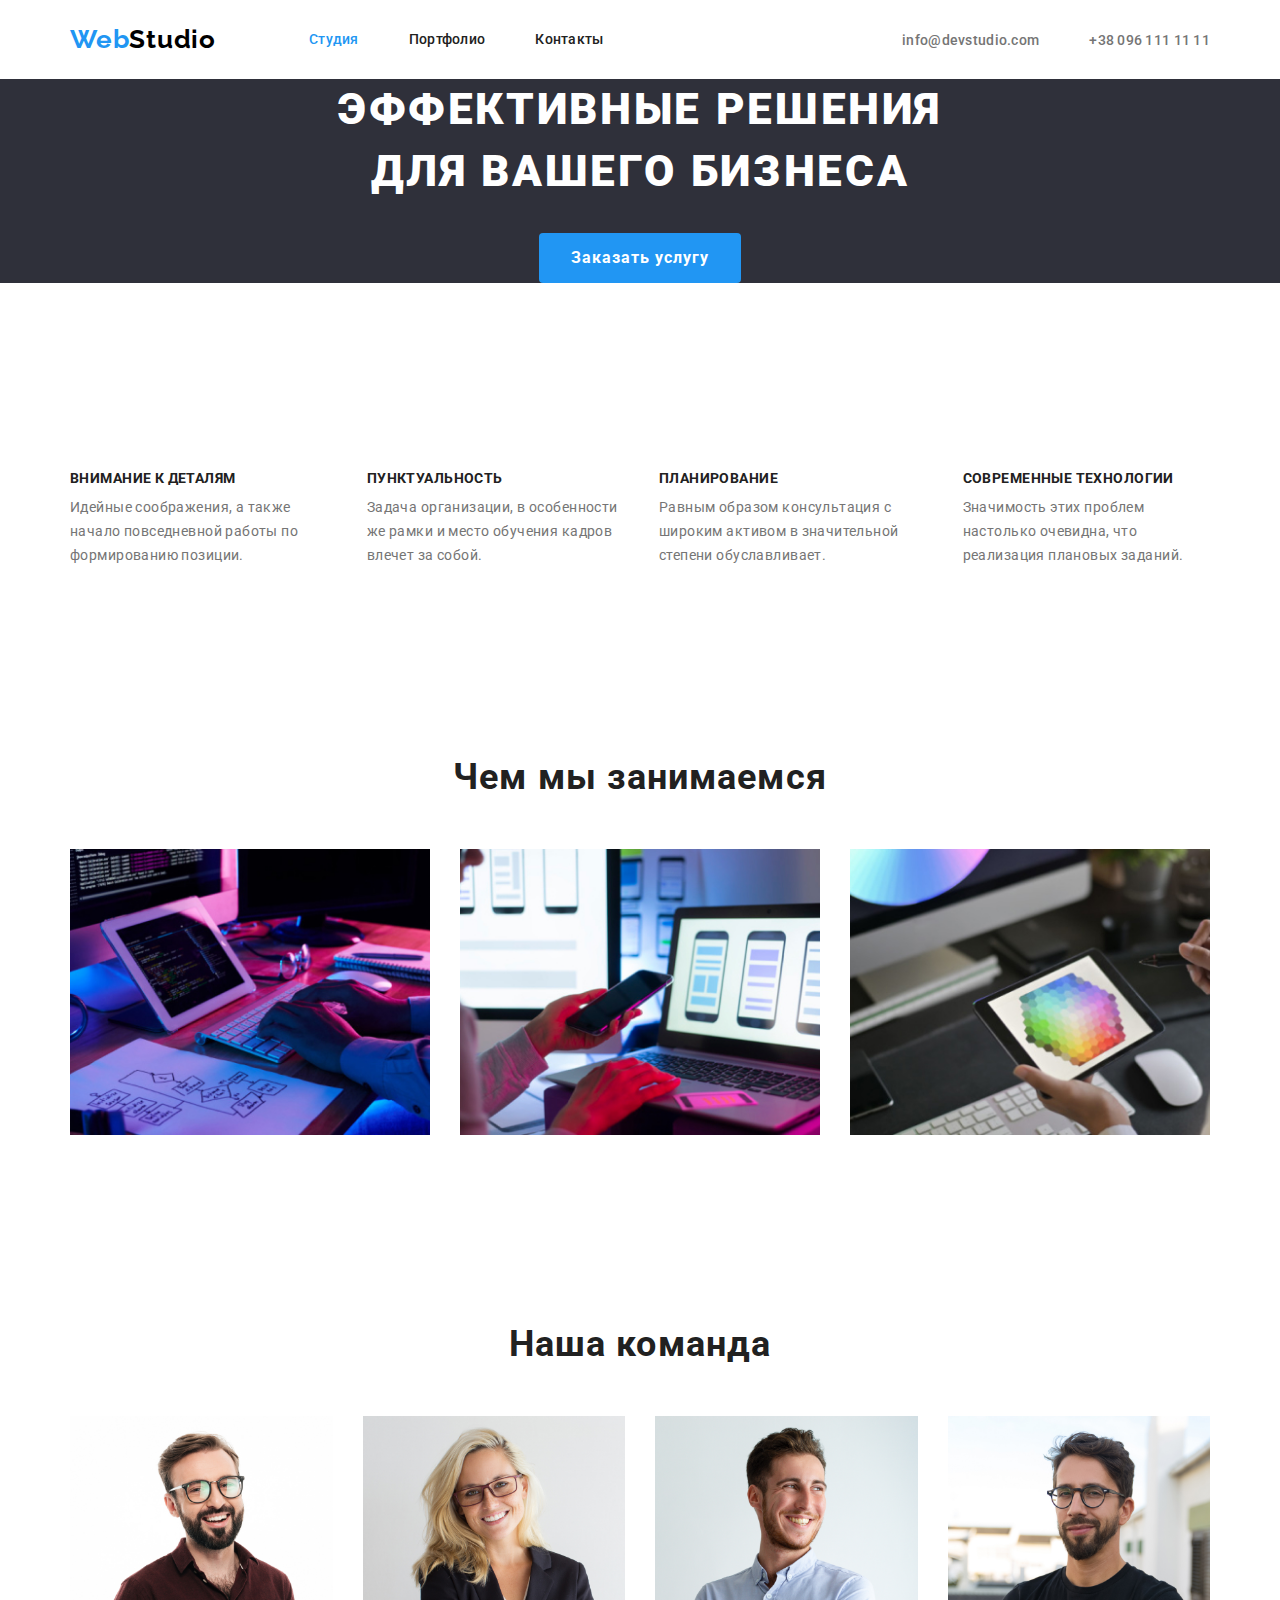
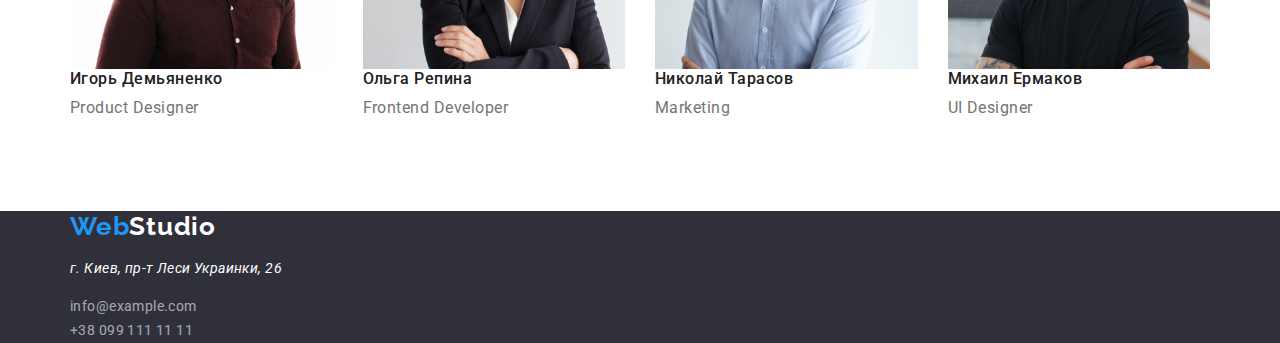
==== commit e239409e: "центрирует блоки для мейн студио" ====
--- a/index.html
+++ b/index.html
@@ -56,7 +56,7 @@
         <!--<h2 class="section-title">Особенности</h2>-->
         <div class="container">
           <ul class="featyre list">
-            <li>
+            <li class="item">
               <h3 class="title">Внимание к деталям</h3>
               <p class="text">
                 Идейные соображения, а также начало повседневной работы по
@@ -64,7 +64,7 @@
               </p>
             </li>
 
-            <li>
+            <li class="item">
               <h3 class="title">Пунктуальность</h3>
               <p class="text">
                 Задача организации, в особенности же рамки и место обучения
@@ -72,7 +72,7 @@
               </p>
             </li>
 
-            <li>
+            <li class="item">
               <h3 class="title">Планирование</h3>
               <p class="text">
                 Равным образом консультация с широким активом в значительной
@@ -80,7 +80,7 @@
               </p>
             </li>
 
-            <li>
+            <li class="item">
               <h3 class="title">Современные технологии</h3>
               <p class="text">
                 Значимость этих проблем настолько очевидна, что реализация
@@ -96,10 +96,11 @@
         <div class="container">
           <h2 class="section-title centered">Чем мы занимаемся</h2>
 
-          <ul class="list">
-            <li>
+          <ul class="doing list">
+            <li class="item">
               <a href="">
                 <img
+                  class="picture"
                   src="./images/box1.jpg"
                   alt="Разработчик пишет backend"
                   width="370"
@@ -108,9 +109,10 @@
               </a>
             </li>
 
-            <li>
+            <li class="item">
               <a href="">
                 <img
+                  class="picture"
                   src="./images/box2.jpg"
                   alt="Разработчик создает стилизацию"
                   width="370"
@@ -119,9 +121,10 @@
               </a>
             </li>
 
-            <li>
+            <li class="item">
               <a href="">
                 <img
+                  class="picture"
                   src="./images/box3.jpg"
                   alt="Выбор цвета на планшете"
                   width="370"
@@ -135,12 +138,13 @@
 
       <!--Члены команды-->
       <section class="section">
-        <div class="container">
+        <div class="our-team container">
           <h2 class="section-title centered">Наша команда</h2>
 
           <ul class="team list">
-            <li>
-              <img
+            <li class="item">
+              <img
+                class="picture"
                 src="./images/img1.jpg"
                 alt="Фотография Игоря Демьяненка"
                 width="270"
@@ -150,8 +154,9 @@
               <p class="position">Product Designer</p>
             </li>
 
-            <li>
-              <img
+            <li class="item">
+              <img
+                class="picture"
                 src="./images/img2.jpg"
                 alt="Фотография Ольги Репиной"
                 width="270"
@@ -161,8 +166,9 @@
               <p class="position">Frontend Developer</p>
             </li>
 
-            <li>
-              <img
+            <li class="item">
+              <img
+                class="picture"
                 src="./images/img3.jpg"
                 alt="Фотография Николая Тарасова"
                 width="270"
@@ -172,8 +178,9 @@
               <p class="position">Marketing</p>
             </li>
 
-            <li>
-              <img
+            <li class="item">
+              <img
+                class="picture"
                 src="./images/img4.jpg"
                 alt="Фотография Михаила Ермакова"
                 width="270"
--- a/css/styles.css
+++ b/css/styles.css
@@ -64,6 +64,12 @@
   text-decoration: none;
 }
 
+.picture {
+  display: block;
+  max-width: 100%;
+  height: auto;
+}
+
 /* site-nav */
 .main-nav {
   align-items: center;
@@ -136,6 +142,10 @@
 .herro-title {
   margin-top: 0;
   margin-bottom: 30px;
+  margin-left: auto;
+  margin-right: auto;
+  /* padding-top: 200px; */
+  width: 696px;
 
   font-weight: 900;
   color: var(--white);
@@ -147,6 +157,7 @@
 
 /* button */
 .button {
+  /* margin-bottom: 210px; */
   display: inline-block;
   min-width: 136px;
   padding: 10px 32px;
@@ -179,6 +190,17 @@
 }
 
 /* featyre */
+.featyre {
+  display: flex;
+}
+
+.featyre .item:not(:last-child) {
+  margin-right: 30px;
+}
+
+.container .featyre {
+  padding-top: 94px;
+}
 .featyre .title {
   margin-top: 0;
   margin-bottom: 10px;
@@ -199,8 +221,37 @@
   line-height: 1.7;
   letter-spacing: 0.03em;
 }
+/* What the company does */
+.doing {
+  display: flex;
+}
+
+/* .doing .picture {
+  display: block;
+  max-width: 100%;
+  height: auto;
+} */
+.doing .item:not(:last-child) {
+  margin-right: 30px;
+}
 
 /* team */
+.section .container {
+  /* background-color: #f5f4fa; */
+  padding-top: 94px;
+}
+/* .section .container:not(:last-child) {
+  margin-right: 30px;
+} */
+
+.team {
+  display: flex;
+}
+
+.team .item:not(:last-child) {
+  margin-right: 30px;
+}
+
 .team .name {
   margin-top: 0;
   margin-bottom: 10px;
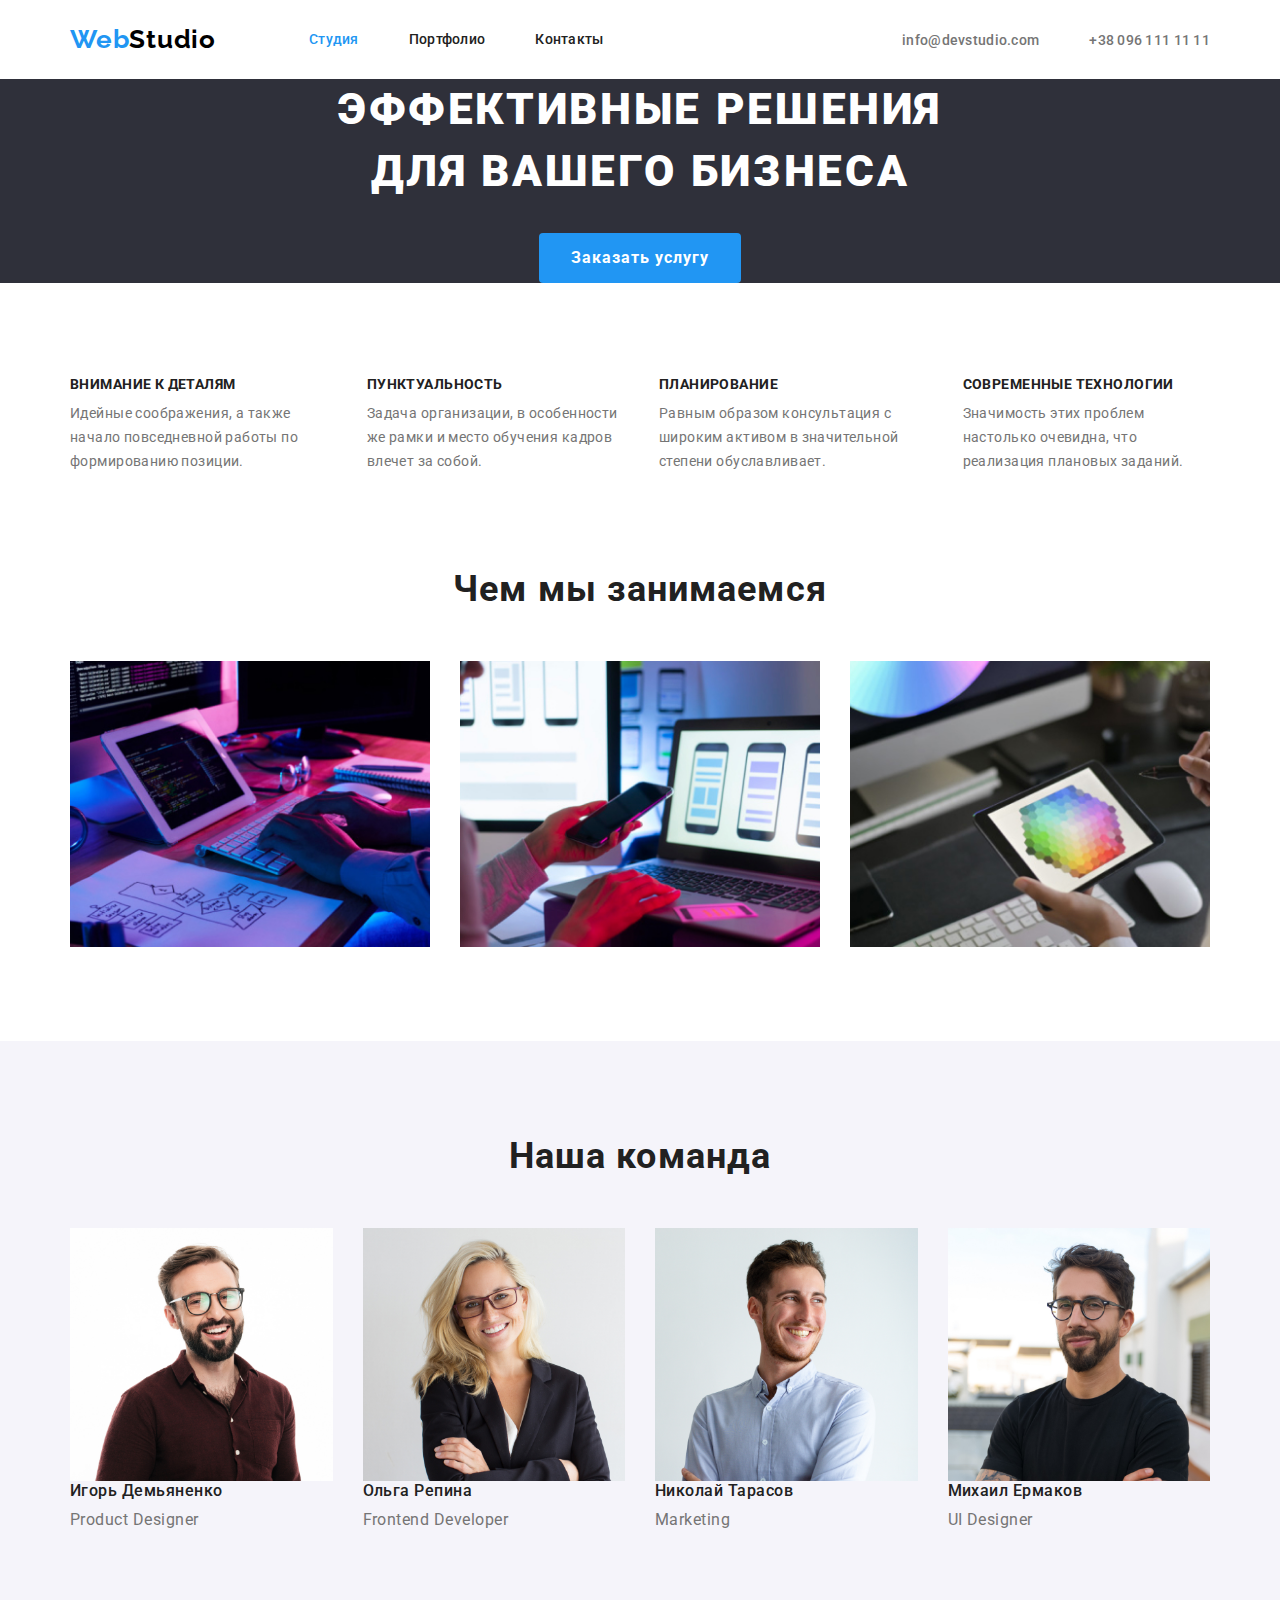
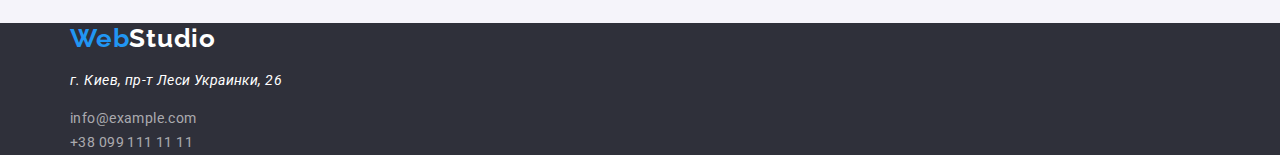
==== commit 24759a16: "добавляет падинги для секций и фон для секции наша команда" ====
--- a/index.html
+++ b/index.html
@@ -52,7 +52,7 @@
         </div>
       </section>
 
-      <section class="section">
+      <section class="section-top">
         <!--<h2 class="section-title">Особенности</h2>-->
         <div class="container">
           <ul class="featyre list">
@@ -137,7 +137,7 @@
       </section>
 
       <!--Члены команды-->
-      <section class="section">
+      <section class="section-top content">
         <div class="our-team container">
           <h2 class="section-title centered">Наша команда</h2>
 
--- a/css/styles.css
+++ b/css/styles.css
@@ -17,6 +17,7 @@
   --white: #ffffff;
   --herro-background: #2f303a;
   --portfolio-button-background: #f5f4fa;
+  --section-background: #f5f4fa;
 }
 
 body {
@@ -176,6 +177,16 @@
   padding-top: 0;
   padding-bottom: 94px;
 }
+
+.section-top {
+  padding-top: 94px;
+  padding-bottom: 94px;
+}
+
+.section-top.content {
+  background-color: var(--section-background);
+}
+
 .section-title.centered {
   margin-top: 0;
   margin-bottom: 50px;
@@ -198,9 +209,9 @@
   margin-right: 30px;
 }
 
-.container .featyre {
+/* .container .featyre {
   padding-top: 94px;
-}
+} */
 .featyre .title {
   margin-top: 0;
   margin-bottom: 10px;
@@ -236,10 +247,10 @@
 }
 
 /* team */
-.section .container {
-  /* background-color: #f5f4fa; */
-  padding-top: 94px;
-}
+/* .section .container { */
+/* background-color: #f5f4fa; */
+/* padding-top: 94px; */
+/* } */
 /* .section .container:not(:last-child) {
   margin-right: 30px;
 } */
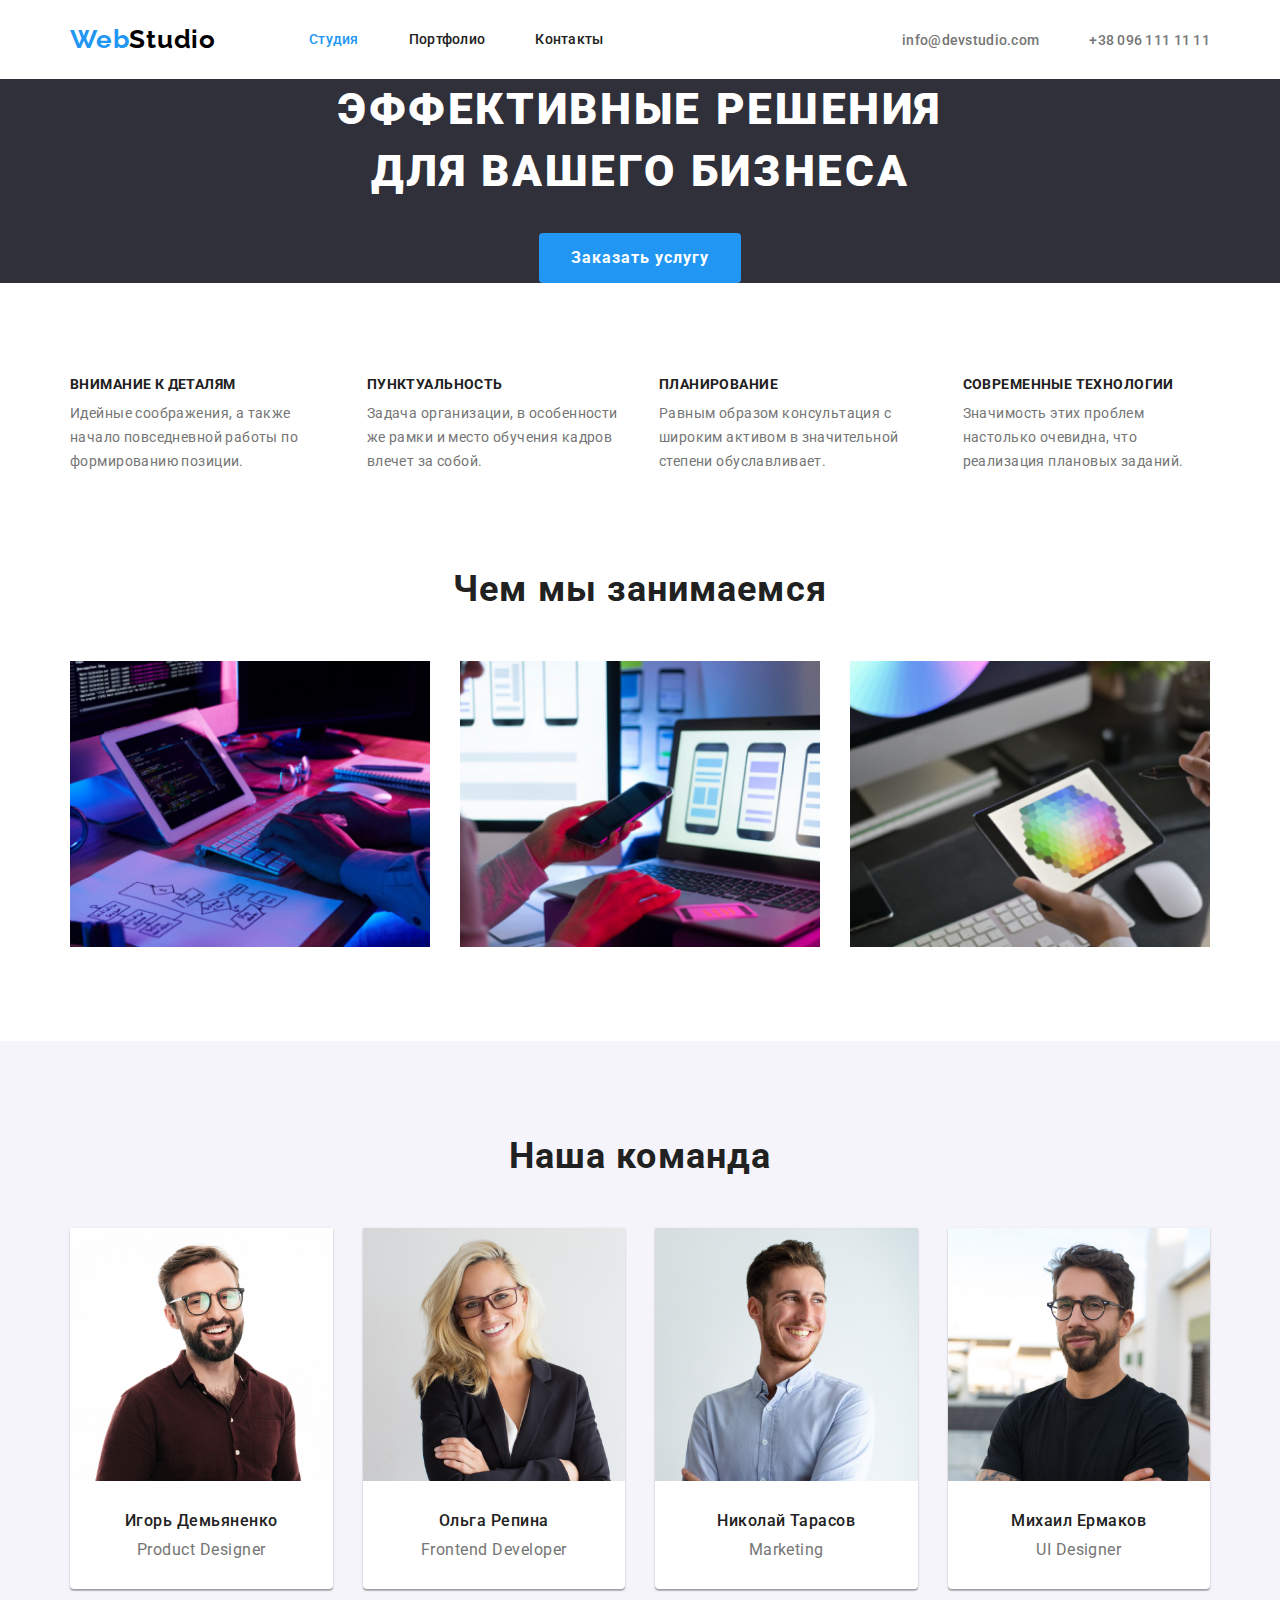
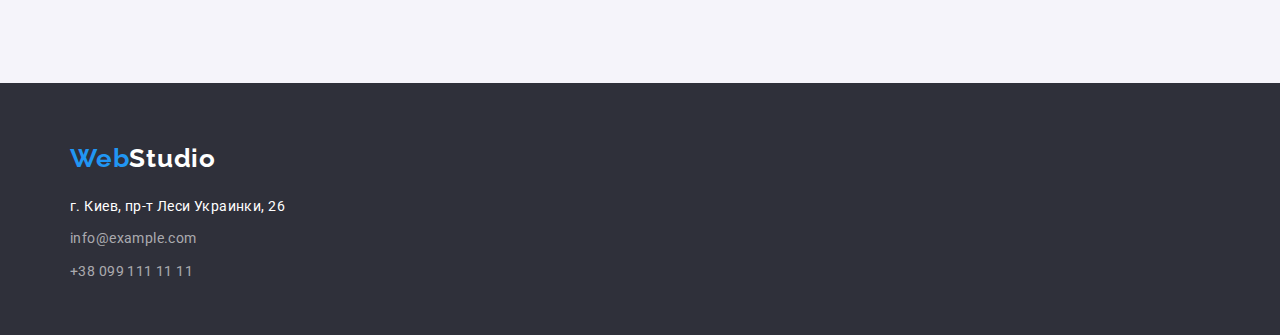
==== commit be2e680a: "переносит хедер и футер в портфолио" ====
--- a/index.html
+++ b/index.html
@@ -142,7 +142,7 @@
           <h2 class="section-title centered">Наша команда</h2>
 
           <ul class="team list">
-            <li class="item">
+            <li class="item card">
               <img
                 class="picture"
                 src="./images/img1.jpg"
@@ -150,11 +150,13 @@
                 width="270"
                 height="260"
               />
-              <h3 class="name">Игорь Демьяненко</h3>
-              <p class="position">Product Designer</p>
-            </li>
-
-            <li class="item">
+              <div class="card-content">
+                <h3 class="name">Игорь Демьяненко</h3>
+                <p class="position">Product Designer</p>
+              </div>
+            </li>
+
+            <li class="item card">
               <img
                 class="picture"
                 src="./images/img2.jpg"
@@ -162,11 +164,13 @@
                 width="270"
                 height="260"
               />
-              <h3 class="name">Ольга Репина</h3>
-              <p class="position">Frontend Developer</p>
-            </li>
-
-            <li class="item">
+              <div class="card-content">
+                <h3 class="name">Ольга Репина</h3>
+                <p class="position">Frontend Developer</p>
+              </div>
+            </li>
+
+            <li class="item card">
               <img
                 class="picture"
                 src="./images/img3.jpg"
@@ -174,11 +178,13 @@
                 width="270"
                 height="260"
               />
-              <h3 class="name">Николай Тарасов</h3>
-              <p class="position">Marketing</p>
-            </li>
-
-            <li class="item">
+              <div class="card-content">
+                <h3 class="name">Николай Тарасов</h3>
+                <p class="position">Marketing</p>
+              </div>
+            </li>
+
+            <li class="item card">
               <img
                 class="picture"
                 src="./images/img4.jpg"
@@ -186,8 +192,10 @@
                 width="270"
                 height="260"
               />
-              <h3 class="name">Михаил Ермаков</h3>
-              <p class="position">UI Designer</p>
+              <div class="card-content">
+                <h3 class="name">Михаил Ермаков</h3>
+                <p class="position">UI Designer</p>
+              </div>
             </li>
           </ul>
         </div>
@@ -197,17 +205,17 @@
     <!--Подвал-->
     <footer class="contacts-container">
       <div class="container">
-        <a href="./index.html" class="logo">
+        <a href="./index.html" class="logo footer">
           <span class="blue">Web</span><span class="white">Studio</span>
         </a>
-        <address>
-          <p>г. Киев, пр-т Леси Украинки, 26</p>
-          <a href="mailto:info@example.com" class="connection link"
+        <address class="adress-content">
+          <p class="text">г. Киев, пр-т Леси Украинки, 26</p>
+          <a href="mailto:info@example.com" class="connection link text"
             >info@example.com</a
-          ><br />
-          <a href="tel:+38-099-111-11-11" class="connection link"
+          >
+          <a href="tel:+38-099-111-11-11" class="connection link text"
             >+38 099 111 11 11</a
-          ><br />
+          >
         </address>
       </div>
     </footer>
--- a/css/styles.css
+++ b/css/styles.css
@@ -172,6 +172,10 @@
   letter-spacing: 0.06em;
 }
 
+.btn {
+  display: block;
+}
+
 /* section */
 .section {
   padding-top: 0;
@@ -254,6 +258,19 @@
 /* .section .container:not(:last-child) {
   margin-right: 30px;
 } */
+.card {
+  background: #ffffff;
+  box-shadow: 0px 1px 3px rgba(0, 0, 0, 0.12), 0px 1px 1px rgba(0, 0, 0, 0.14),
+    0px 2px 1px rgba(0, 0, 0, 0.2);
+  border-radius: 0px 0px 4px 4px;
+
+  text-align: center;
+}
+
+.card-content {
+  padding-top: 30px;
+  padding-bottom: 30px;
+}
 
 .team {
   display: flex;
@@ -292,6 +309,30 @@
   line-height: 1.7;
   letter-spacing: 0.03em;
   font-style: normal;
+
+  height: 252px;
+}
+
+.contacts-container .footer {
+  display: block;
+  margin-right: 0;
+  padding-top: 60px;
+  padding-bottom: 20px;
+}
+
+.adress-content {
+  display: flex;
+  flex-direction: column;
+
+  font-style: normal;
+  /* margin-top: 0px;
+  margin-bottom: 0px; */
+}
+
+.adress-content .text {
+  margin-top: 0px;
+  margin-bottom: 0px;
+  padding-bottom: 9px;
 }
 
 .contacts-container .connection {
